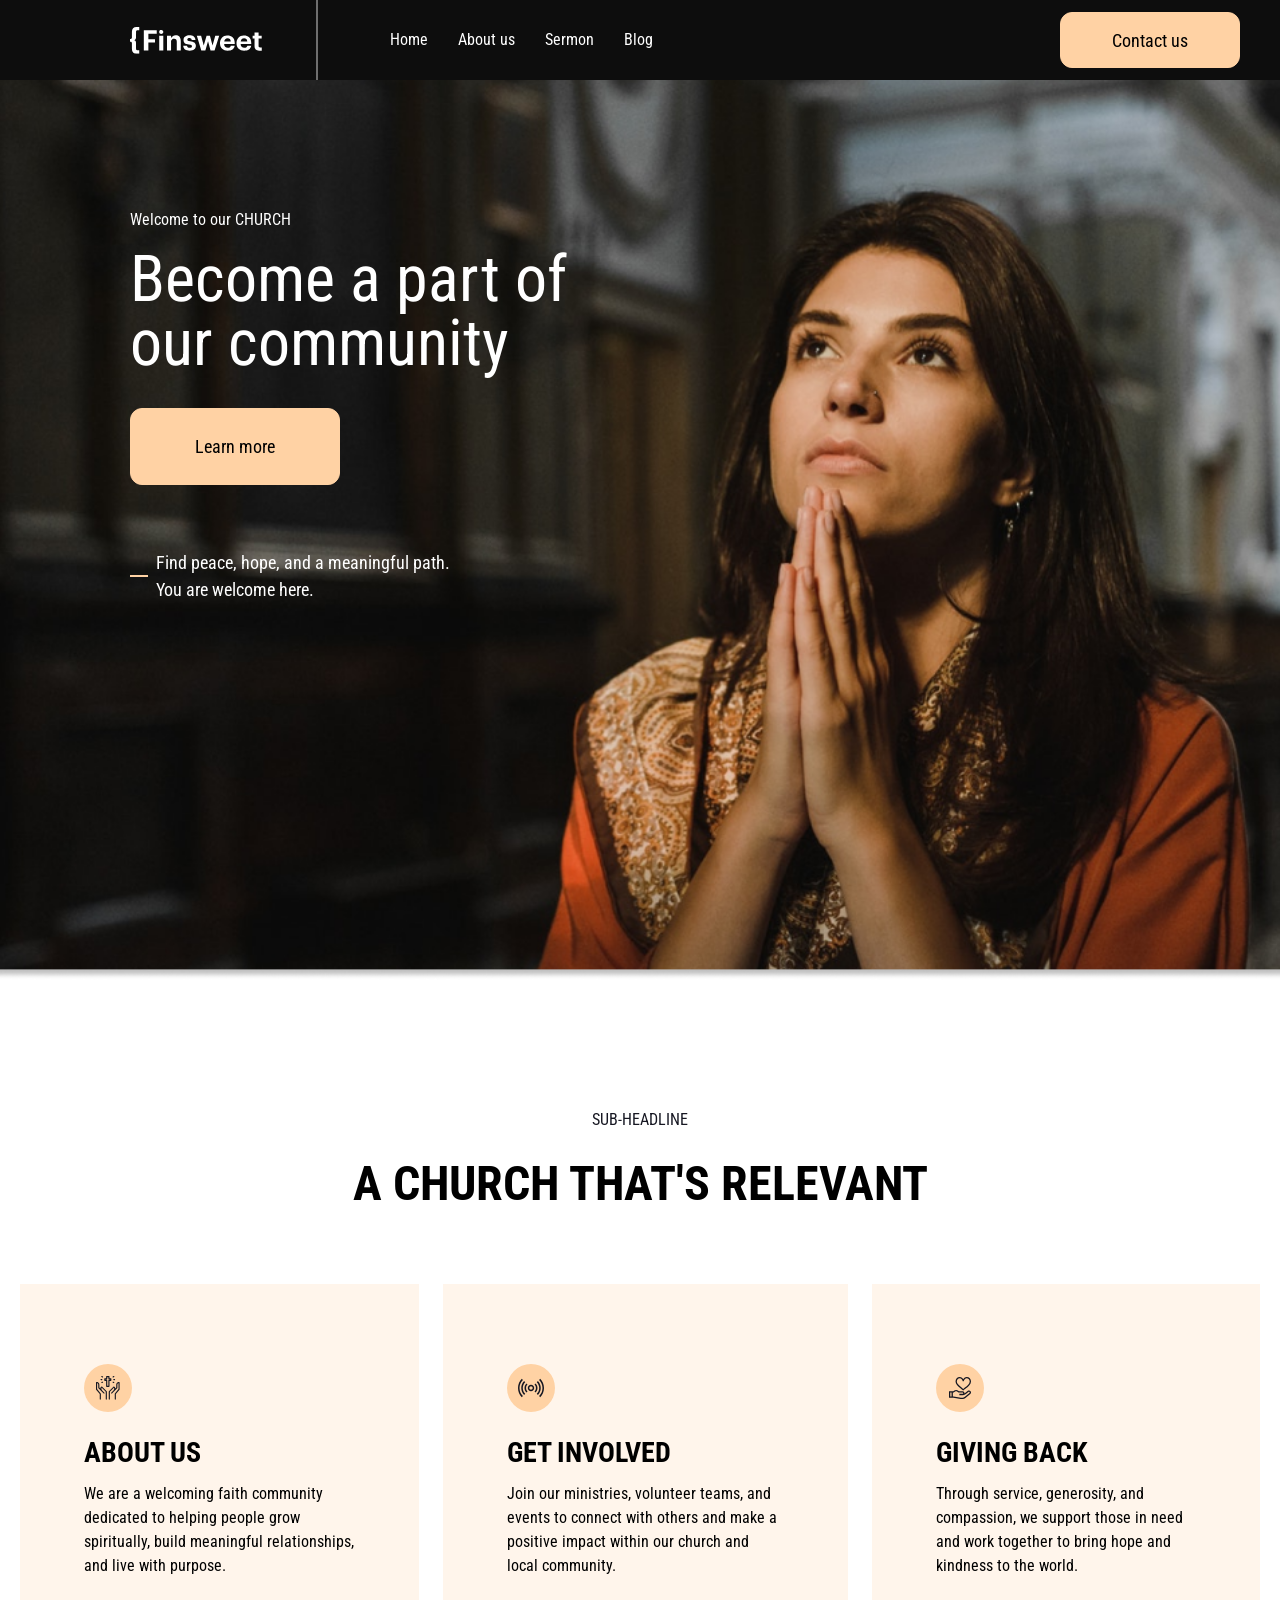
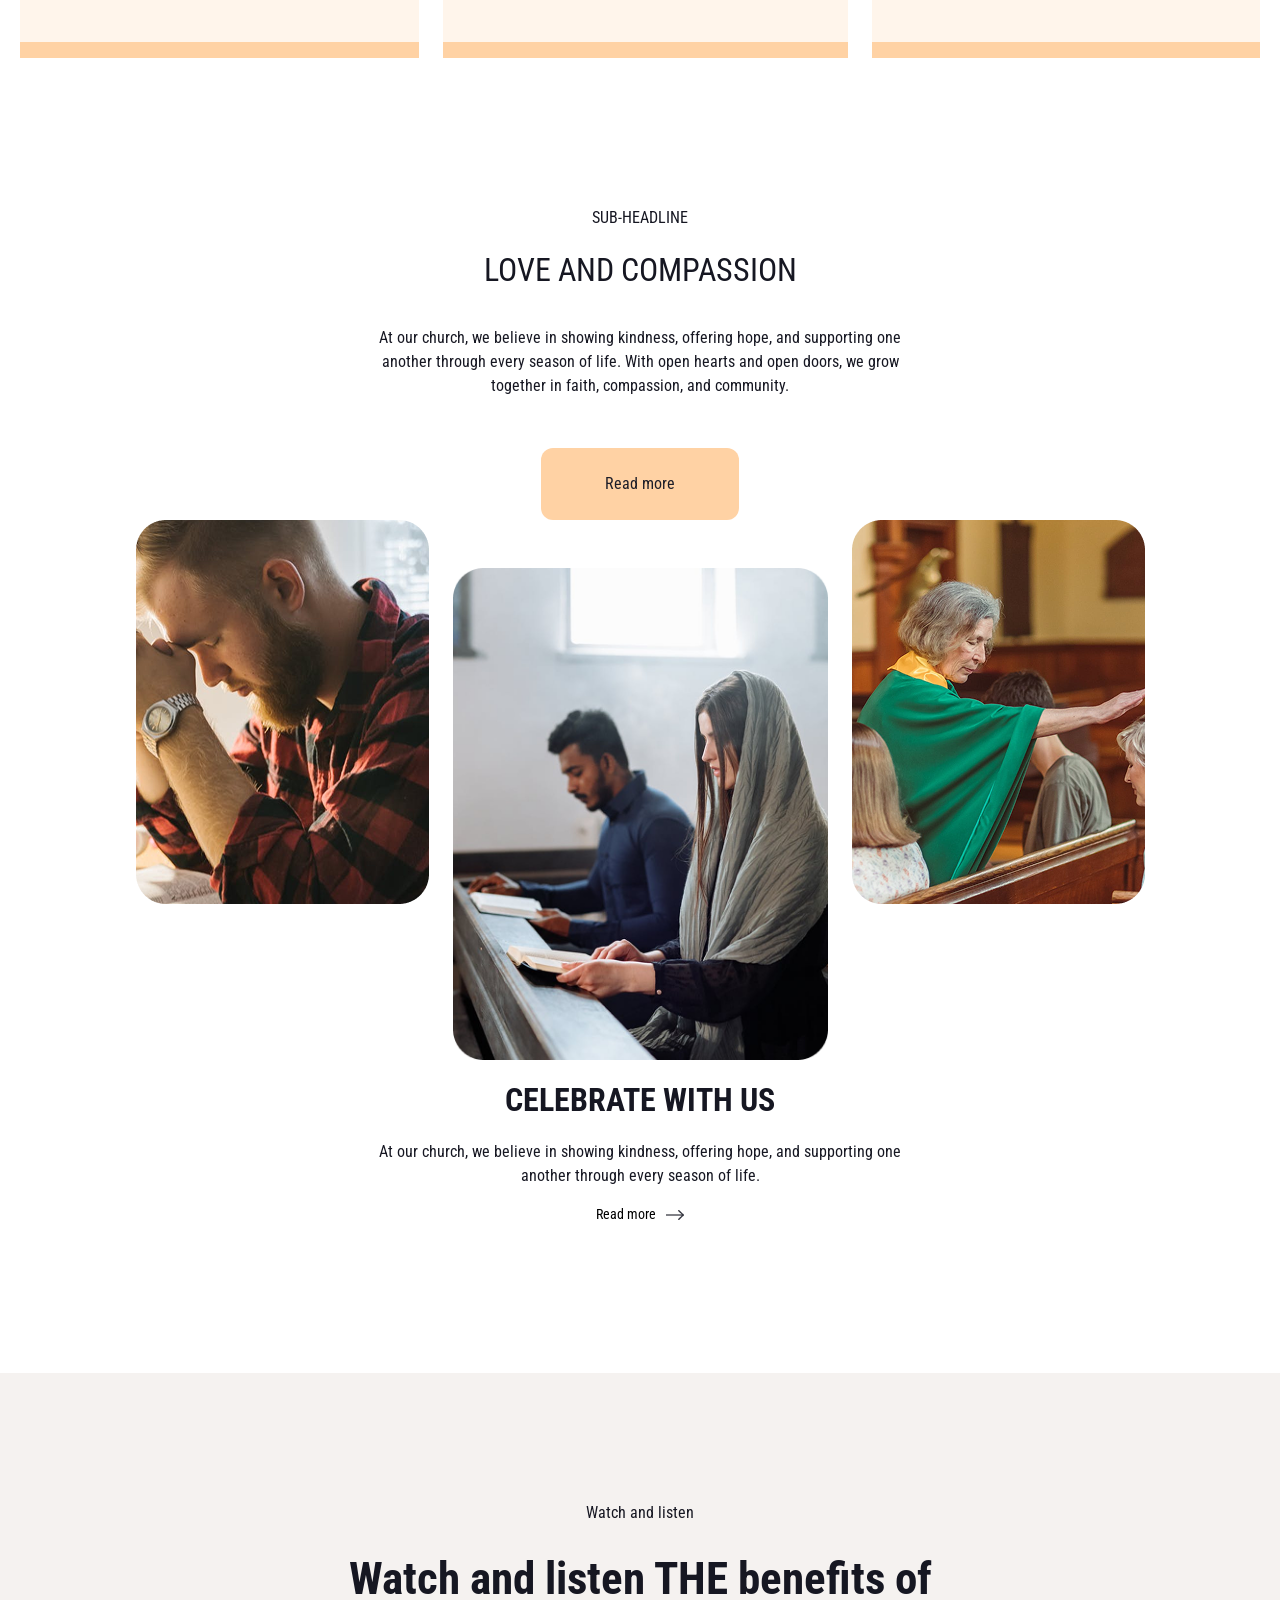
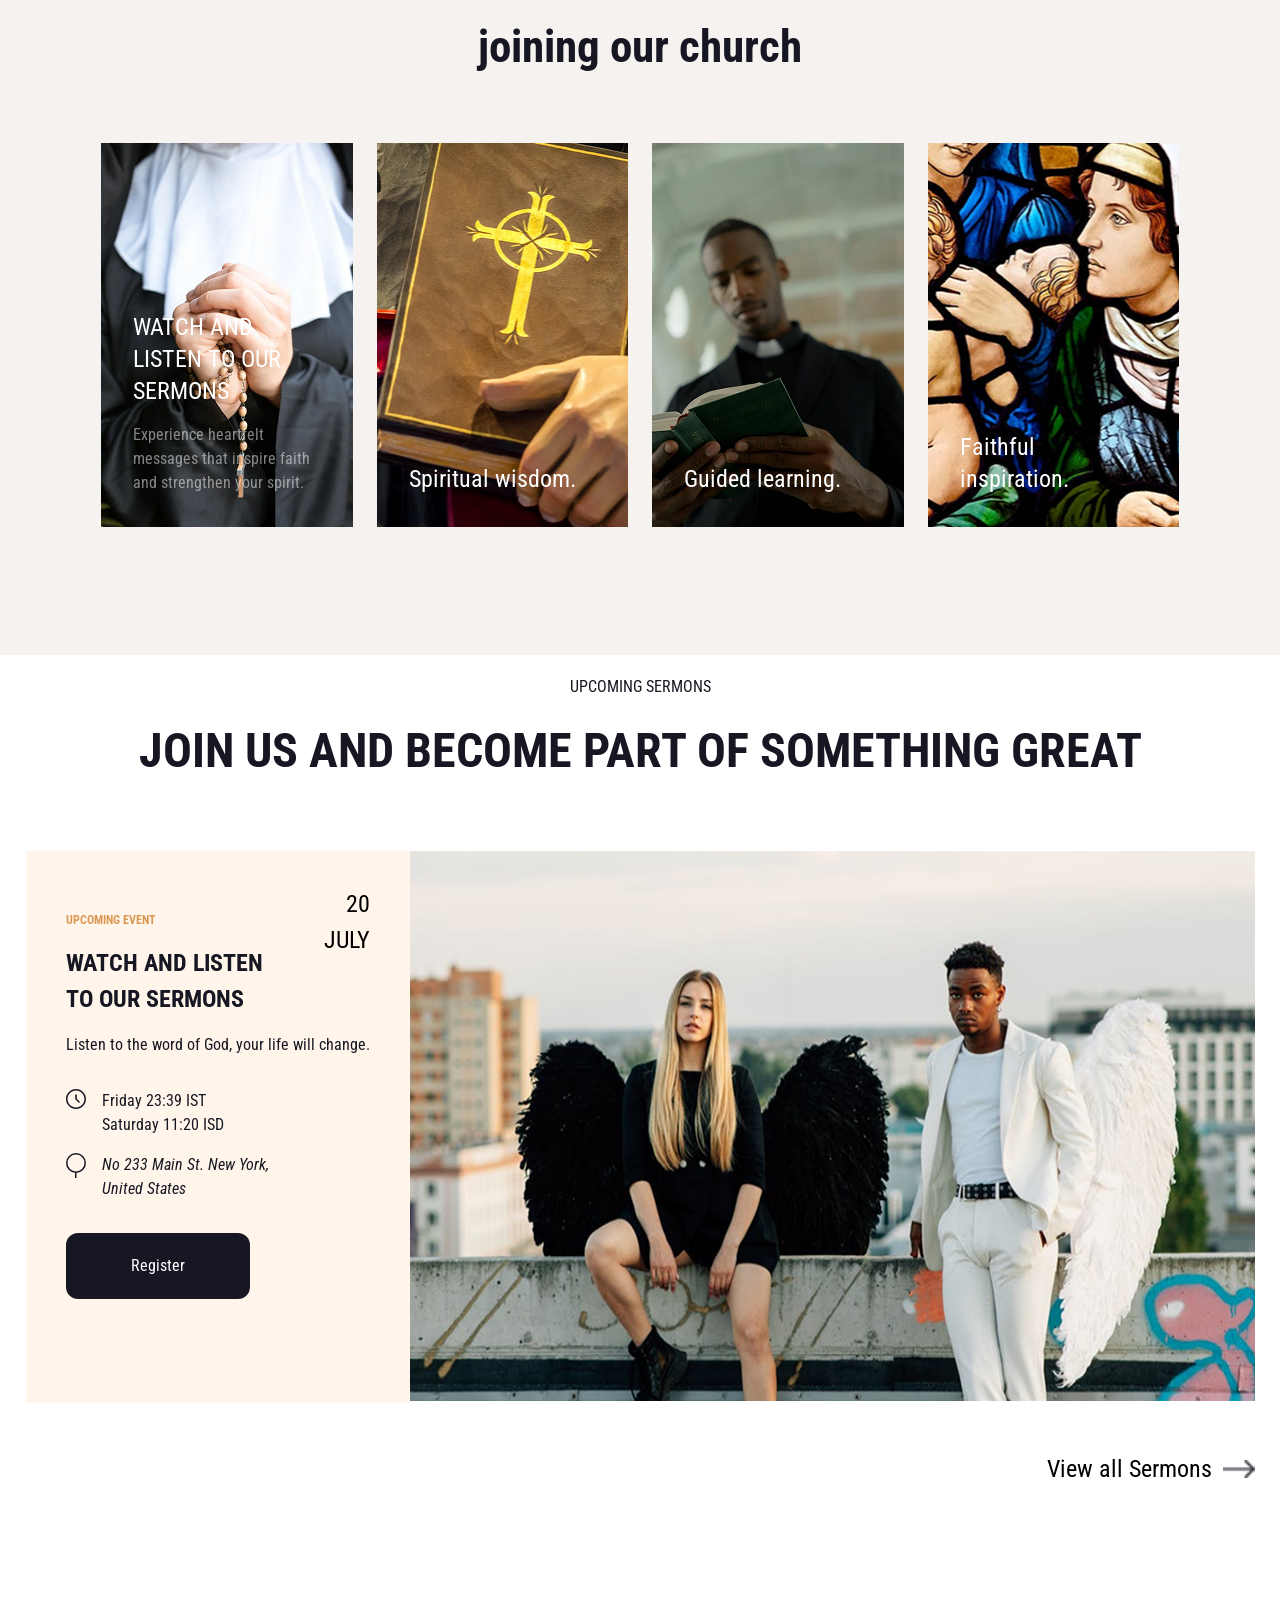
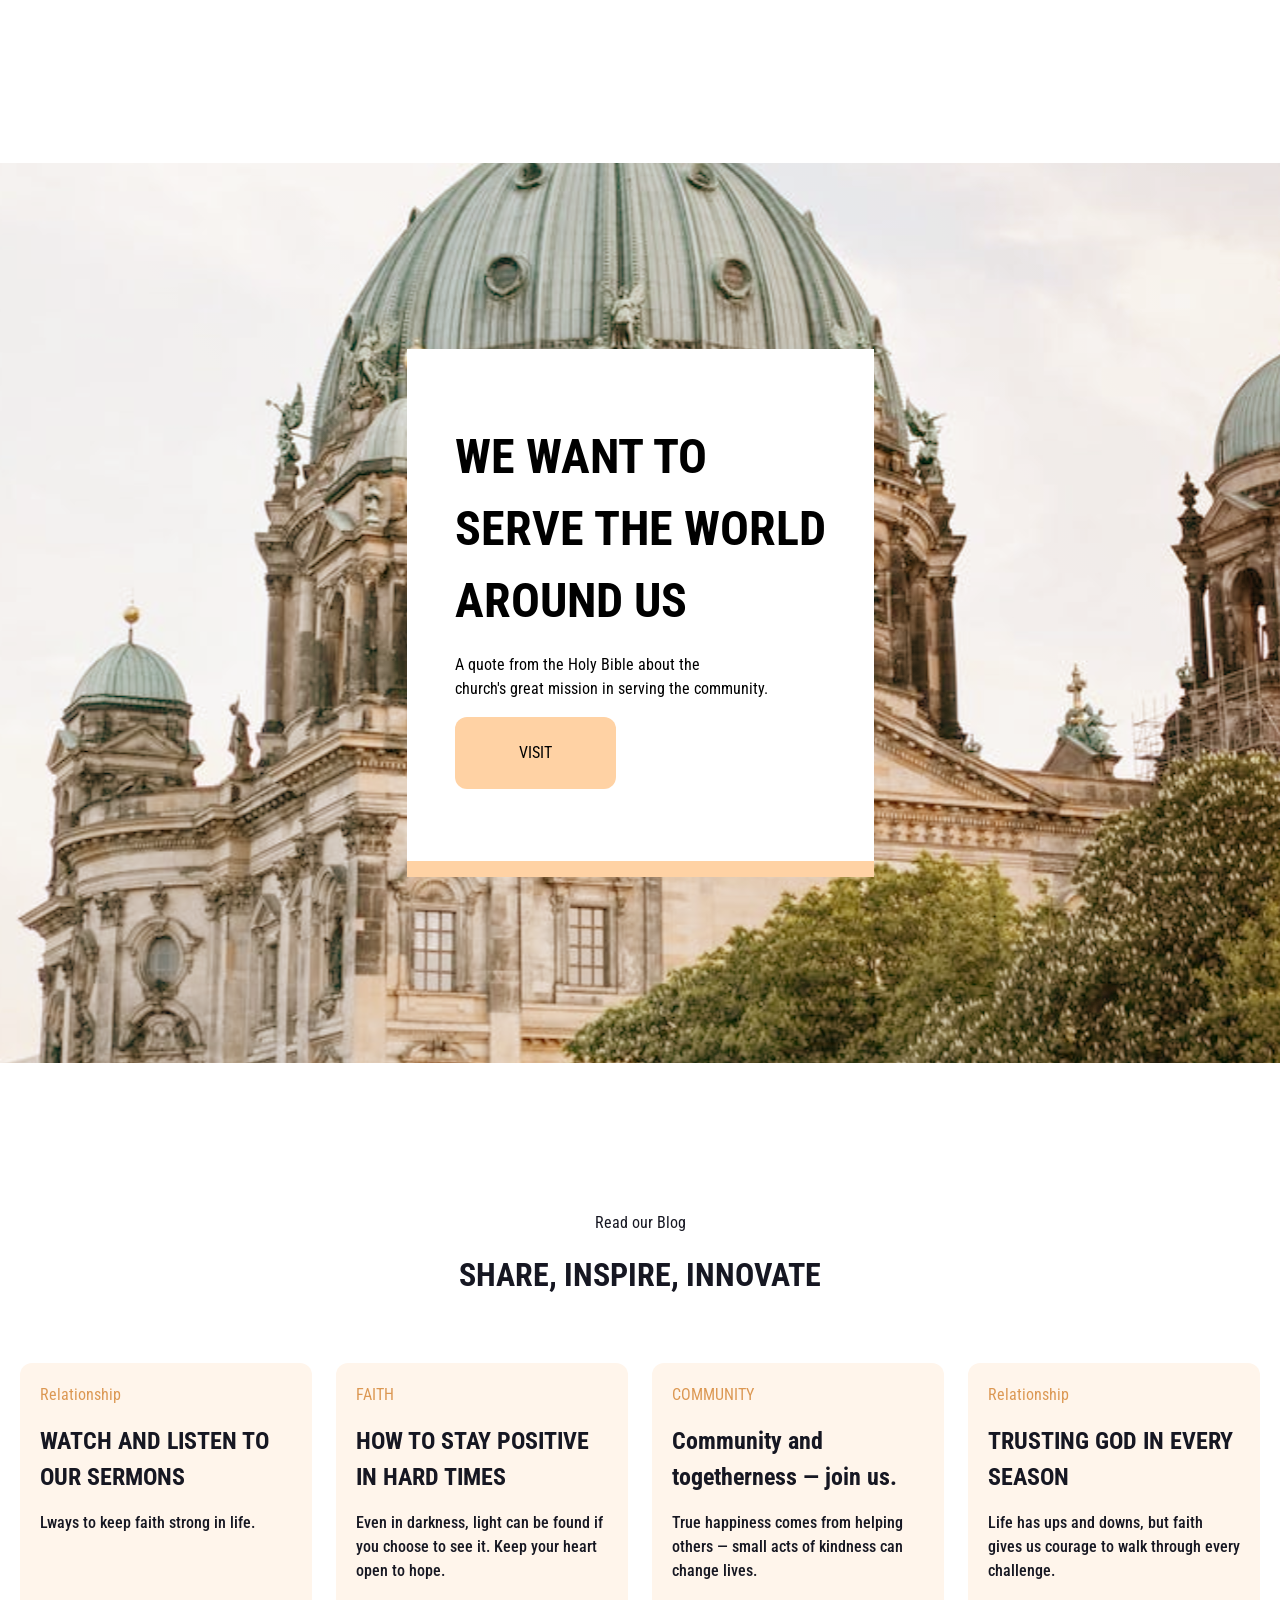
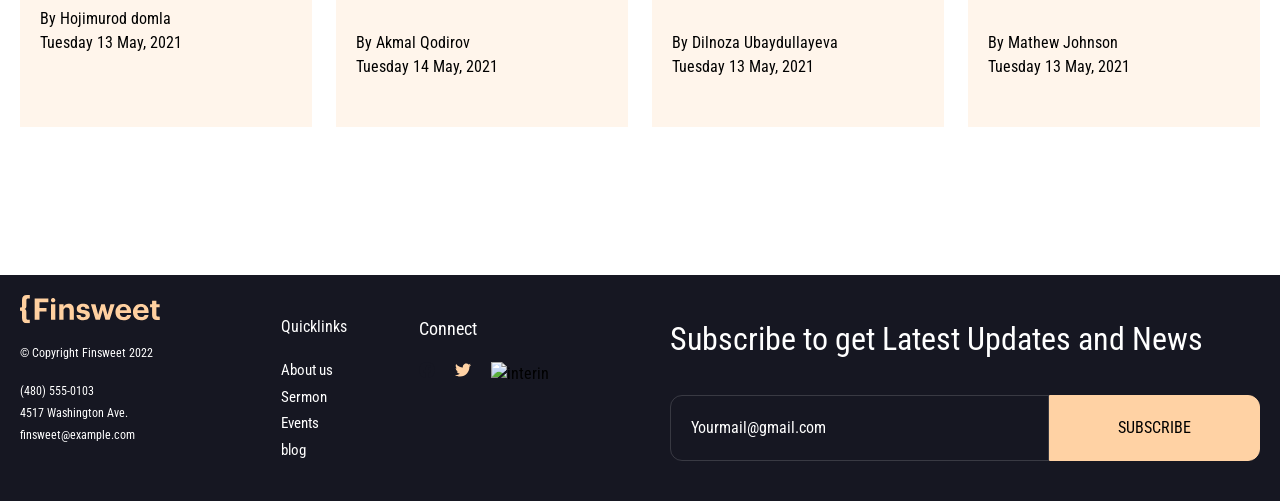
==== index.html @ 0be002c7 "church i" ====
<!DOCTYPE html>
<html lang="en" class="h-full">
  <head>
    <meta charset="UTF-8" />
    <meta name="viewport" content="width=device-width, initial-scale=1.0" />
    <title>Church</title>
    <link rel="stylesheet" href="./css/output.css" />
    <link
      href="https://fonts.googleapis.com/css2?family=Roboto+Condensed:wght@400;700&display=swap"
      rel="stylesheet"
    />
  </head>
  <body class="font-['Roboto_Condensed',sans-serif] h-full flex flex-col">
    <header class="bg-[#0D0D0D] pt-4 pb-4 2xl:pr-0 pr-5 sm:pt-3 sm:pb-3" >
      <div
        class="flex items-center justify-between relative pl-5 pr-5 2xl:max-w-[1320px] 2xl:ml-auto 2xl:mr-auto"
      >
        <!-- Logo -->

        <a class="lg:ml-[110px]" href="index.html">
          <img src="./images/logo.svg" alt="logo" />
        </a>

        <span class="lg:ml-30 hidden lg:block w-0.5 bg-white h-20 absolute left-[196px] opacity-40"></span>

        <nav
          class="text-white absolute left-[260px] justify-end text-[16px] hidden lg:flex gap-[30px]"
        >
          <a class="lg:ml-[130px]" href="./index.html">Home</a>
          <a href="./pages/about-us.html">About us</a>
          <a href="./pages/sermon.html">Sermon</a>
          <a href="./pages/blog.html">Blog</a>
        </nav>

        <a
          href="./pages/contact.html"
          class="hidden sm:flex items-center justify-center text-[18px] text-blck border-[#FFD2A4] w-[180px] h-14 bg-[#FFD2A4] border rounded-xl"
        >
          Contact us
        </a>

        <!-- burger-menu -->
        <label
          for="bars"
          class="absolute right-0 top-0 peer-checked:[&~.burger-menu]:translate-x-0 sm:relative lg:hidden"
        >
          <img src="./images/bars.png" alt="bars" />
        </label>
        <input class="peer" type="checkbox" id="bars" hidden />
        <label for="bars" class="peer-checked:block fixed inset-0 hidden"></label>
        <div
          class="burger-menu fixed top-0 left-0 w-[300px] peer-checked:shadow-2xl peer-checked:shadow-black peer-checked:translate-x-0 -translate-x-full h-screen bg-white flex flex-col gap-[30px] p-5 rounded-r-xl"
        >
          <nav class="flex flex-col gap-2.5">
            <a
              href="./pages/home.html"
              class="text-[20px] text-black font-bold active:border-b-red-500"
              >Home</a
            >
            <a
              href="./pages/about.html"
              class="text-[20px] text-black font-bold active:border-b-red-500"
              >About us</a
            >
            <a
              href="./pages/sermon.html"
              class="text-[20px] text-black font-bold active:border-b-red-500"
              >Sermon</a
            >
            <a
              href="./pages/blog.html"
              class="text-[20px] text-black font-bold active:border-b-red-500"
              >Blog</a
            >
          </nav>

          <a
            href="./pages/contact.html"
            class="text-[18px] text-black border-[#FFD2A4] pt-5 pb-5 pl-12 pr-12 bg-[#FFD2A4] border-2 rounded-xl"
          >
            Contact us
          </a>
        </div>
      </div>
    </header>

    <main class="grow">
      <!-- Hero -->

      <section  class="bg-[url(../images/hero.png)] bg-center bg-no-repeat bg-cover h-screen">
        <div class="p-5 md:pt-32 md:pb-32 2xl:max-w-[1320px] 2xl:ml-auto 2xl:mr-auto lg:ml-[110px]">
          <div>
            <p class="text-[12px] lg:mb-4 text-white mb-3 md:text-[16px]">Welcome to our CHURCH</p>
            <h1
              class="text-[40px] lg:mb-8 lg:text-[64px] leading-none text-white mb-5 md:text-[55px]"
            >
              Become a part of <br />
              our community
            </h1>
            <a
              href="#"
              class="text-[16px] hover:text-white lg:pt-6 lg:pb-6 lg:pl-16 lg:pr-16 lg:text-[18px] lg:mb-16 border border-[#FFD2A4] pt-3 pb-3 pr-10 pl-10 inline-block mb-5 rounded-xl text-black hover:bg-transparent bg-[#FFD2A4]"
              >Learn more</a
            >
            <div class="flex flex-col items-start sm:flex-row sm:items-center">
              <span class="w-10 h-0.5 bg-[#FFD2A4] mb-5 sm:w-[18px] sm:mb-0 sm:mr-2"></span>
              <p class="text-white text-[12px] lg:text-[18px]">
                Find peace, hope, and a meaningful path. <br />
                You are welcome here.
              </p>
            </div>
          </div>
        </div>
      </section>

      <!-- Headline -->

      <section class="pt-32 pb-32 pl-5 pr-5" >
        <div class="2xl:max-w-[1320px] 2xl:ml-auto 2xl:mr-auto">
          <div class="text-center">
            <p class="text-[16px] uppercase mb-4 text-[#161722]">sub-headline</p>
            <h2 class="text-[30px] pb-16 font-bold uppercase text-[#1617722] md:text-[48px]">
              a church that's relevant
            </h2>
          </div>
          <ul class="flex flex-col gap-6 lg:flex-row">
            <li class="bg-[#FFF5EB] pt-20 pr-16 pl-16 pb-16 border-b-16 border-[#FFD2A4]">
              <span
                class="w-12 rounded-[50%] flex items-center justify-center min-h-12 mb-5 bg-[#FFD2A4]"
                ><img src="./images/headline-img_1.svg" alt="headline-img"
              /></span>
              <h3 class="text-[28px] mb-2 uppercase font-bold">About us</h3>
              <p class="text-[#161722 text-[16px]">
                We are a welcoming faith community dedicated to helping people grow spiritually,
                build meaningful relationships, and live with purpose.
              </p>
            </li>
            <li class="bg-[#FFF5EB] pt-20 pr-16 pl-16 pb-16 border-b-16 border-[#FFD2A4]">
              <span
                class="w-12 rounded-[50%] flex items-center justify-center min-h-12 mb-5 bg-[#FFD2A4]"
                ><img src="./images/headline-img_2.svg" alt="headline-img"
              /></span>
              <h3 class="text-[28px] mb-2 uppercase font-bold">Get involved</h3>
              <p class="text-[#161722 text-[16px]">
                Join our ministries, volunteer teams, and events to connect with others and make a
                positive impact within our church and local community.
              </p>
            </li>
            <li class="bg-[#FFF5EB] pt-20 pr-16 pl-16 pb-16 border-b-16 border-[#FFD2A4]">
              <span
                class="w-12 rounded-[50%] flex items-center justify-center min-h-12 mb-5 bg-[#FFD2A4]"
                ><img src="./images/headline-img_3.svg" alt="headline-img"
              /></span>
              <h3 class="text-[28px] mb-2 uppercase font-bold">Giving back</h3>
              <p class="text-[#161722 text-[16px]">
                Through service, generosity, and compassion, we support those in need and work
                together to bring hope and kindness to the world.
              </p>
            </li>
          </ul>
        </div>
      </section>

      <!-- Compassion -->

      <section class="pb-32" >
        <div
          class="p-5 flex flex-col items-center justify-center 2xl:max-w-[1320px] 2xl:ml-auto 2xl:mr-auto"
        >
          <div class="text-center relative">
            <p class="text-[16px] mb-4 text-[#161722]">SUB-HEADLINE</p>
            <h2 class="text-[#161722] text-[32px] uppercase mb-8">love and compassion</h2>
            <p class="text-[#161722] text-center text-[16px] mb-[50px]">
              At our church, we believe in showing kindness, offering hope, and supporting one
              <br class="hidden lg:block" />
              another through every season of life. With open hearts and open doors, we grow<br
                class="hidden lg:block"
              />
              together in faith, compassion, and community.
            </p>
            <a
              class="bg-[#FFD2A4] pt-6 pb-6 pr-16 pl-16 inline-block rounded-xl text-[16px] text-[#1C1D28]"
              href="./pages/about.html"
              >Read more</a
            >
          </div>

          <div
            class="flex flex-col gap-6 max-w-[375px] mb-6 justify-center items-center lg:flex-row lg:items-start relative 2xl:flex-nowrap"
          >
            <img src="./images/Compassion-img_1.png" alt="Compassion" class="lg:w-[300px]" />
            <img
              src="./images/Compassion-img_2.png"
              alt="Compassion"
              class="lg:w-[400px] lg:relative lg:top-12"
            />
            <img src="./images/Compassion-img_3.png" alt="Compassion" class="lg:w-[300px]" />
          </div>

          <div class="text-center">
            <p class="text-[#161722] text-[16px] uppercase mb-4">our mission & vision</p>
            <h2 class="text-[32px] mb-4 text-[#161722] uppercase font-bold">celebrate WITH US</h2>
            <p class="text-[16px] text-[#161722] mb-4">
              At our church, we believe in showing kindness, offering hope, and supporting one<br
                class="hidden lg:block"
              />
              another through every season of life.
            </p>
            <a
              class="flex items-center justify-center gap-2.5 text-[14px]"
              href="./pages/about.html"
              >Read more <img src="./images/right.png" class="w-[18px]" alt="right" />
            </a>
          </div>
        </div>
      </section>

      <!-- Listen -->

      <section class="bg-[#F5F2F0] pt-32 pb-32" >
        <div
          class="flex flex-col items-center justify-between 2xl:max-w-[1320px] 2xl:ml-auto 2xl:mr-auto"
        >
          <div class="text-center mb-[63px]">
            <p class="text-[16px] mb-5 text-[#161722]">Watch and listen</p>
            <h2 class="text-[#161722] text-[28px] font-bold md:text-[45px]">
              Watch and listen THE benefits of <br />
              joining our church
            </h2>
          </div>
          <ul
            class="flex flex-col gap-6 p-5 justify-center items-center lg:flex-row lg:items-start md:flex-row xl:p-0 md:justify-start xl:flex-nowrap md:flex-wrap"
          >
            <li
              class="bg-[url(../images/listen-img_1.png)] max-w-[300px] min-h-96 bg-center bg-cover bg-no-repeat flex flex-col justify-end p-8 w-full"
            >
              <div>
                <h3 class="text-[#FFFFFF] text-2xl mb-4">WATCH AND LISTEN TO OUR SERMONS</h3>
                <p class="text-[16px] text-[#ffffff82]">
                  Experience heartfelt messages that inspire faith and strengthen your spirit.
                </p>
              </div>
            </li>
            <li
              class="bg-[url(../images/listen-img_2.png)] max-w-[300px] min-h-96 bg-center bg-cover bg-no-repeat flex flex-col justify-end p-8 w-full"
            >
              <div>
                <h3 class="text-[#FFFFFF] text-2xl">Spiritual wisdom.</h3>
              </div>
            </li>
            <li
              class="bg-[url(../images/listen-img_3.png)] max-w-[300px] min-h-96 bg-center bg-cover bg-no-repeat flex flex-col justify-end p-8 w-full"
            >
              <div>
                <h3 class="text-[#FFFFFF] text-2xl">Guided learning.</h3>
              </div>
            </li>
            <li
              class="bg-[url(../images/listen-img_4.png)] max-w-[300px] min-h-96 bg-center bg-cover bg-no-repeat flex flex-col justify-end p-8 w-full"
            >
              <div>
                <h3 class="text-[#FFFFFF] text-2xl">Faithful inspiration.</h3>
              </div>
            </li>
          </ul>
        </div>
      </section>

      <!-- Sermons  -->
       
      <section class="pb-32 flex justify-center items-center" >
        <div class="p-5 2xl:max-w-[1320px] 2xl:ml-auto 2xl:mr-auto">
          <div class="text-center">
            <p class="text-[#161722] mb-4 uppercase">Upcoming SERMONS</p>
            <h2 class="text-[#161722] mb-16 text-[24px] uppercase font-bold lg:text-[48px]">
              join us and become part of something great
            </h2>
          </div>
          <div class="flex flex-col-reverse lg:flex-row lg:items-start lg:justify-center">
            <div class="bg-[#FFF5EB] pt-[60px] p-10 relative 2xl:max-w-[435px] 2xl:w-full">
              <span class="text-[24px] uppercase absolute top-[35px] text-end right-10">
                20 <br />
                <span>july</span>
              </span>
              <p class="text-[#DC9853] text-[12px] font-bold mb-4 uppercase">Upcoming Event</p>
              <h3 class="text-[#161722] text-[24px] font-bold mb-4">
                WATCH AND LISTEN <br />
                TO OUR SERMONS
              </h3>
              <p class="text-[#161722] text-[16px] mb-8">
                Listen to the word of God, your life will change.
              </p>
              <div>
                <div class="flex items-start gap-4 mb-4">
                  <img src="./images/clock-img.svg" alt="clock" />
                  <p class="text-[#161722] text-[16px]">
                    Friday <time datetime="23:39"> 23:39 </time> IST <br />
                    Saturday <time datetime="11:20">11:20</time> ISD
                  </p>
                </div>
                <div class="flex items-start gap-4 mb-8">
                  <img src="./images/search-img.svg" alt="search" />
                  <address class="text-[#161722] text-[16px]">
                    No 233 Main St. New York,<br />
                    United States
                  </address>
                </div>
              </div>
              <a
                href="./pages/contact.html"
                class="pt-5 pb-5 pl-16 pr-16 inline-block bg-[#161722] border border-transparent rounded-xl text-white mb-16 hover:bg-transparent hover:border-[#161722] hover:text-black"
                >Register</a
              >
            </div>
            <img
              src="./images/sermon-right.png"
              class="lg:max-w-[845px] 2xl:max-w-full lg:w-full lg:h-[550px]"
              alt="sermons-right"
            />
          </div>
          <a
            href="./pages/sermon.html"
            class="mt-12 flex items-center justify-end gap-[11px] text-[24px]"
            >View all Sermons <img src="./images/right.png" class="w-8 lg:wb-[128px]" alt="right"
          /></a>
        </div>
      </section>

      <!-- Quote  -->
       <section
        class="bg-[url('../images/diin.svg')] bg-cover bg-no-repeat bg-center h-screen lg:mb-[128px] lg:mt-[128px]  flex justify-center items-center w-auto lg:max-w-full 2xl:max-w-full lg:w-ful"
      >
        <div class="bg-white flex border-[#FFD2A4] border-[0px_0px_16px_0px]">
          <div class="pl-[48px] pr-[48px] flex flex-col pt-[72px]">
            <h2 class="font-bold text-[48px] uppercase">
              We want to <br />
              serve the world <br />
              around us
            </h2>
            <p class="pt-[16px] pb-[16px]">
              A quote from the Holy Bible about the <br />
              church's great mission in serving the community.
            </p>
            <div class="pb-[72px]">
              <a class="pt-[32px]" href="#"
                ><button
                  class="border-[2px] uppercase rounded-[12px] p-[24px_64px] bg-[#FFD2A4] border-none hover:text-orange-500 duration-300 cursor-pointer"
                >
                  VISIT
                </button></a
              >
            </div>
          </div>
        </div>
      </section>

      <!-- Our Blog -->

      <section class="pb-32 flex justify-center items-center">
        <div class="p-5 flex flex-col items-centerc 2xl:max-w-[1320px] 2xl:ml-auto 2xl:mr-auto">
          <div class="text-center">
            <p class="text-[#161722] text-[16px] mb-4">Read our Blog</p>
            <h2 class="text-[#161722] text-[32px] mb-16 font-bold">SHARE, INSPIRE, INNOVATE</h2>
          </div>
          <ul class="flex flex-col gap-6 p-5 justify-center items-center lg:flex-row lg:items-start md:flex-row xl:p-0 md:justify-start xl:flex-nowrap md:flex-wrap">
            <li class="max-w-[300px] min-h-[364px] border-b-16 border-transparent cursor-pointer rounded-t-xl hover:border-[#FFD0A0] flex flex-col justify-start p-5 w-full bg-[#FFF5EB]">
              <p class="text-[16px] text-[#DC9853] mb-4">Relationship</p>
              <h3 class="text-[24px] mb-4 text-[#161722] font-bold">WATCH AND LISTEN TO OUR SERMONS</h3>
              <p class="text-[#161722] text-[16px] font-medium mb-18">Lways to keep faith strong in life.</p>
              <span class="text-[16px] ">
                By Hojimurod domla <br />
                Tuesday 13 May, 2021
              </span>
            </li>
            <li class="max-w-[300px] min-h-[364px] border-b-16 border-transparent cursor-pointer rounded-t-xl hover:border-[#FFD0A0] flex flex-col justify-start p-5 w-full bg-[#FFF5EB]">
              <p class="text-[16px] text-[#DC9853] mb-4">FAITH</p>
              <h3 class="text-[24px] mb-4 text-[#161722] font-bold">HOW TO STAY POSITIVE IN HARD TIMES</h3>
              <p class="text-[#161722] text-[16px] font-medium mb-12">Even in darkness, light can be found if you choose to see it. Keep your heart open to hope.</p>
              <span class="text-[16px] ">
                By Akmal Qodirov <br />
                Tuesday 14 May, 2021
              </span>
            </li>
            <li class="max-w-[300px] min-h-[364px] border-b-16 border-transparent cursor-pointer rounded-t-xl hover:border-[#FFD0A0] flex flex-col justify-start p-5 w-full bg-[#FFF5EB]">
              <p class="text-[16px] text-[#DC9853] mb-4">COMMUNITY</p>
              <h3 class="text-[24px] mb-4 text-[#161722] font-bold">Community and togetherness — join us.</h3>
              <p class="text-[#161722] text-[16px] font-medium mb-12">True happiness comes from helping others — small acts of kindness can change lives.</p>
              <span class="text-[16px] ">
                By Dilnoza Ubaydullayeva <br />
                Tuesday 13 May, 2021
              </span>
            </li>
            <li class="max-w-[300px] min-h-[364px] border-b-16 border-transparent cursor-pointer rounded-t-xl hover:border-[#FFD0A0] flex flex-col justify-start p-5 w-full bg-[#FFF5EB]">
              <p class="text-[16px] text-[#DC9853] mb-4">Relationship</p>
              <h3 class="text-[24px] mb-4 text-[#161722] font-bold">TRUSTING GOD IN EVERY SEASON</h3>
              <p class="text-[#161722] text-[16px] font-medium mb-12">Life has ups and downs, but faith gives us courage to walk through every challenge.</p>
              <span class="text-[16px] ">
                By Mathew Johnson <br />
                Tuesday 13 May, 2021
              </span>
            </li>
          </ul>
        </div>
      </section>
    </main>

    <footer class="bg-[#161722] w-full p-5" >
      <div
        class="flex flex-col items-start lg:flex-row lg:justify-between 2xl:max-w-[1320px] 2xl:ml-auto 2xl:mr-auto"
      >
        <div class="mb-5">
          <a href="index.html">
            <img src="./images/footer-logo.svg" alt="footer-logo" />
          </a>
          <p class="text-[12px] text-white mt-5 mb-5">© Copyright Finsweet 2022</p>
          <p class="text-[12px] text-white mb-1">(480) 555-0103</p>
          <p class="text-[12px] text-white mb-1">4517 Washington Ave.</p>
          <p class="text-[12px] text-white">finsweet@example.com</p>
        </div>

        <span class="w-full h-px bg-white lg:hidden"></span>

        <nav class="flex flex-col mt-5 lg:flex-row lg:gap-[72px]">
          <li class="list-none flex flex-col">
            <p class="text-[16px] text-white mb-5">Quicklinks</p>
            <a class="text-[15px] text-white mb-1" href="./pages/about-us.html">About us</a>
            <a class="text-[15px] text-white mb-1" href="./pages/sermon.html">Sermon</a>
            <a class="text-[15px] text-white mb-1" href="./pages/sermon-event.html">Events</a>
            <a class="text-[15px] text-white mb-1 lg:mb-0" href="./pages/blog.html">blog</a>
          </li>
          <li class="list-none flex flex-col lg:items-start lg:justify-start">
            <p class="text-[18px] text-white mt-5 lg:mt-0 mb-5">Connect</p>
            <div class="flex gap-5 mb-5">
              <a href="#" target="_blank">
                <img src="./images/facebook.svg" alt="facebook" />
              </a>
              <a href="#" target="_blank">
                <img src="./images/twitter.svg" alt="twitter" />
              </a>
              <a href="#" target="_blank">
                <img src="./images/interin.png" alt="interin" />
              </a>
            </div>
          </li>
        </nav>

        <span class="w-full h-px bg-white lg:hidden"></span>

        <div>
          <h2 class="text-[32px] text-white mb-8 mt-5">Subscribe to get Latest Updates and News</h2>
          <form
            action="https://formspree.io/f/mjkajvvy"
            method="POST"
            class="flex flex-col md:flex-row"
          >
            <input
              type="email"
              class="pt-5 md:rounded-tr-none md:rounded-br-none pb-5 text-[16px] text-white pl-5 pr-[156px] rounded-xl border border-white/15 mb-5"
              name="email"
              id="email"
              required
              placeholder="Yourmail@gmail.com"
            />
            <button
              type="submit"
              class="flex md:rounded-tl-none md:rounded-bl-none self-star pt-5 pb-5 h-fit pr-[68px] w-fit text-black uppercase border border-[#FFD2A4] bg-[#FFD2A4] text-[16px] rounded-xl pl-[68px]"
            >
              Subscribe
            </button>
          </form>
        </div>
      </div>
    </footer>
  </body>
</html>
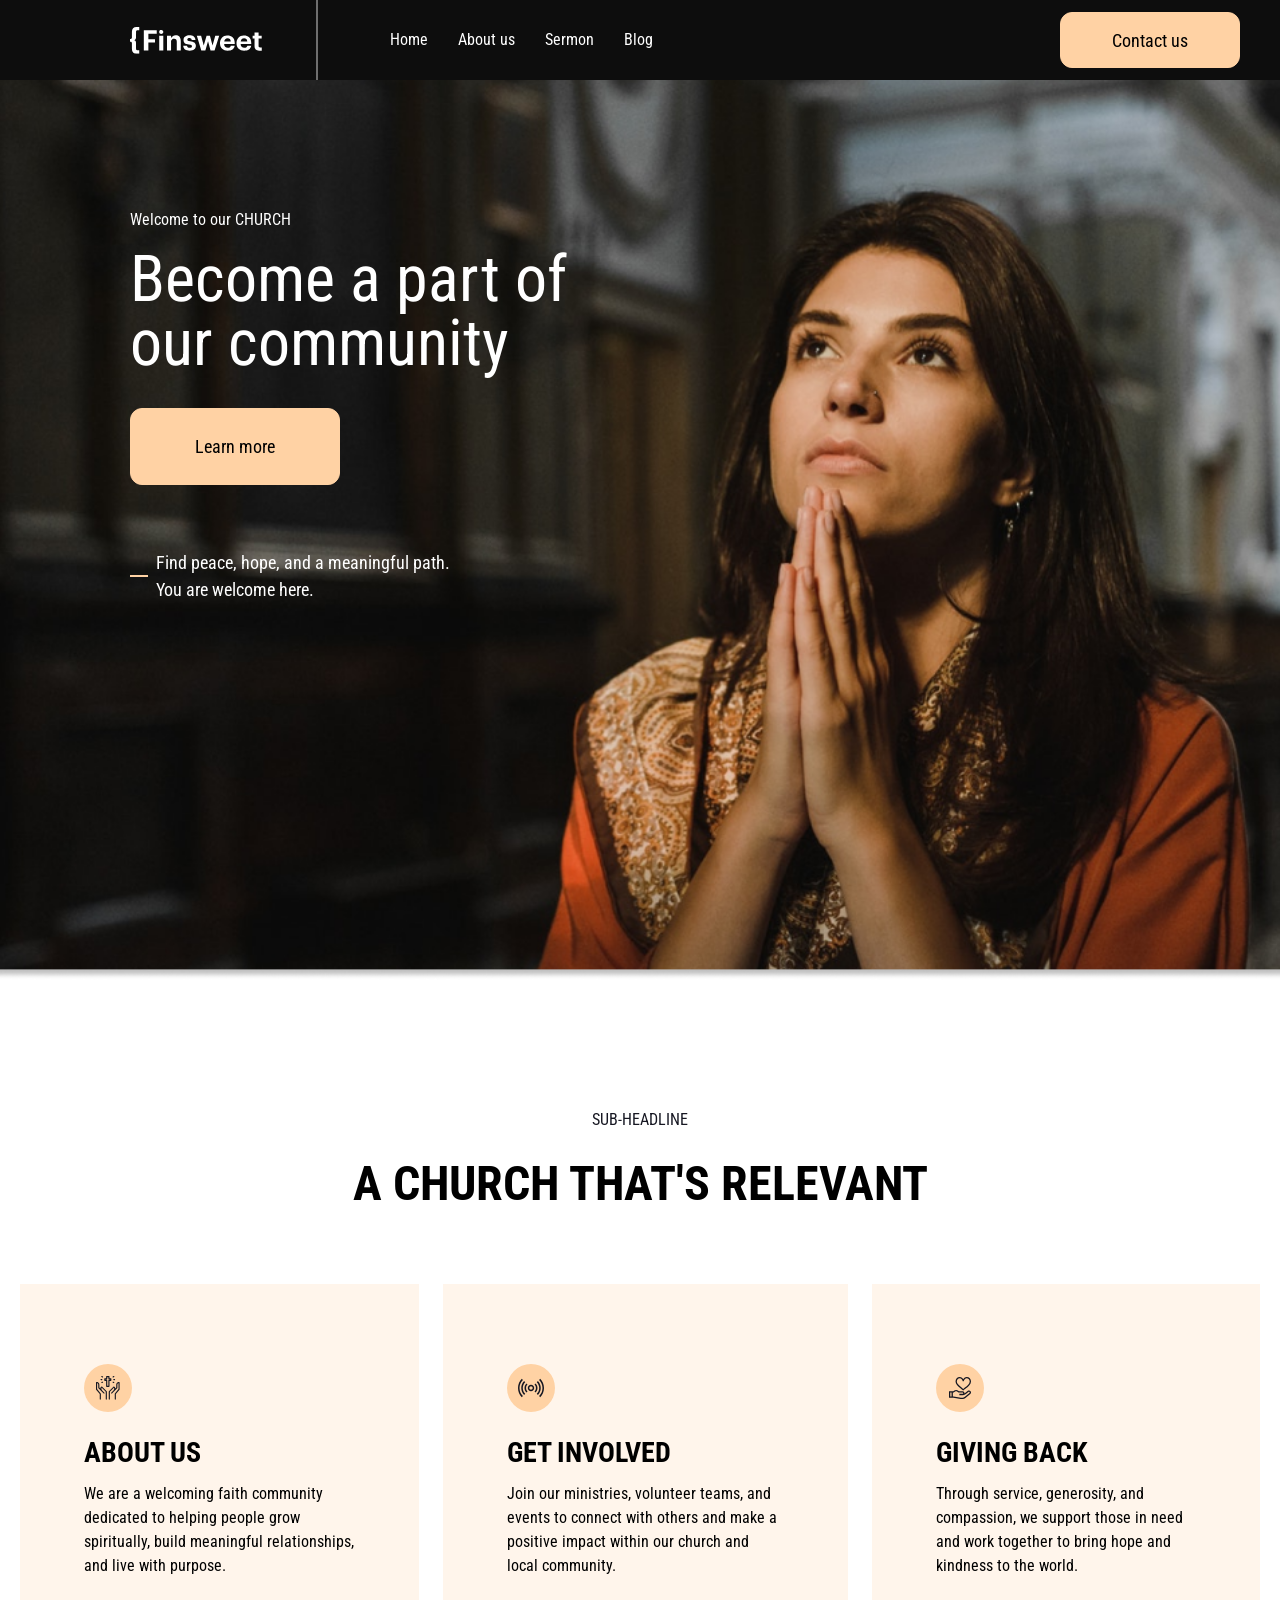
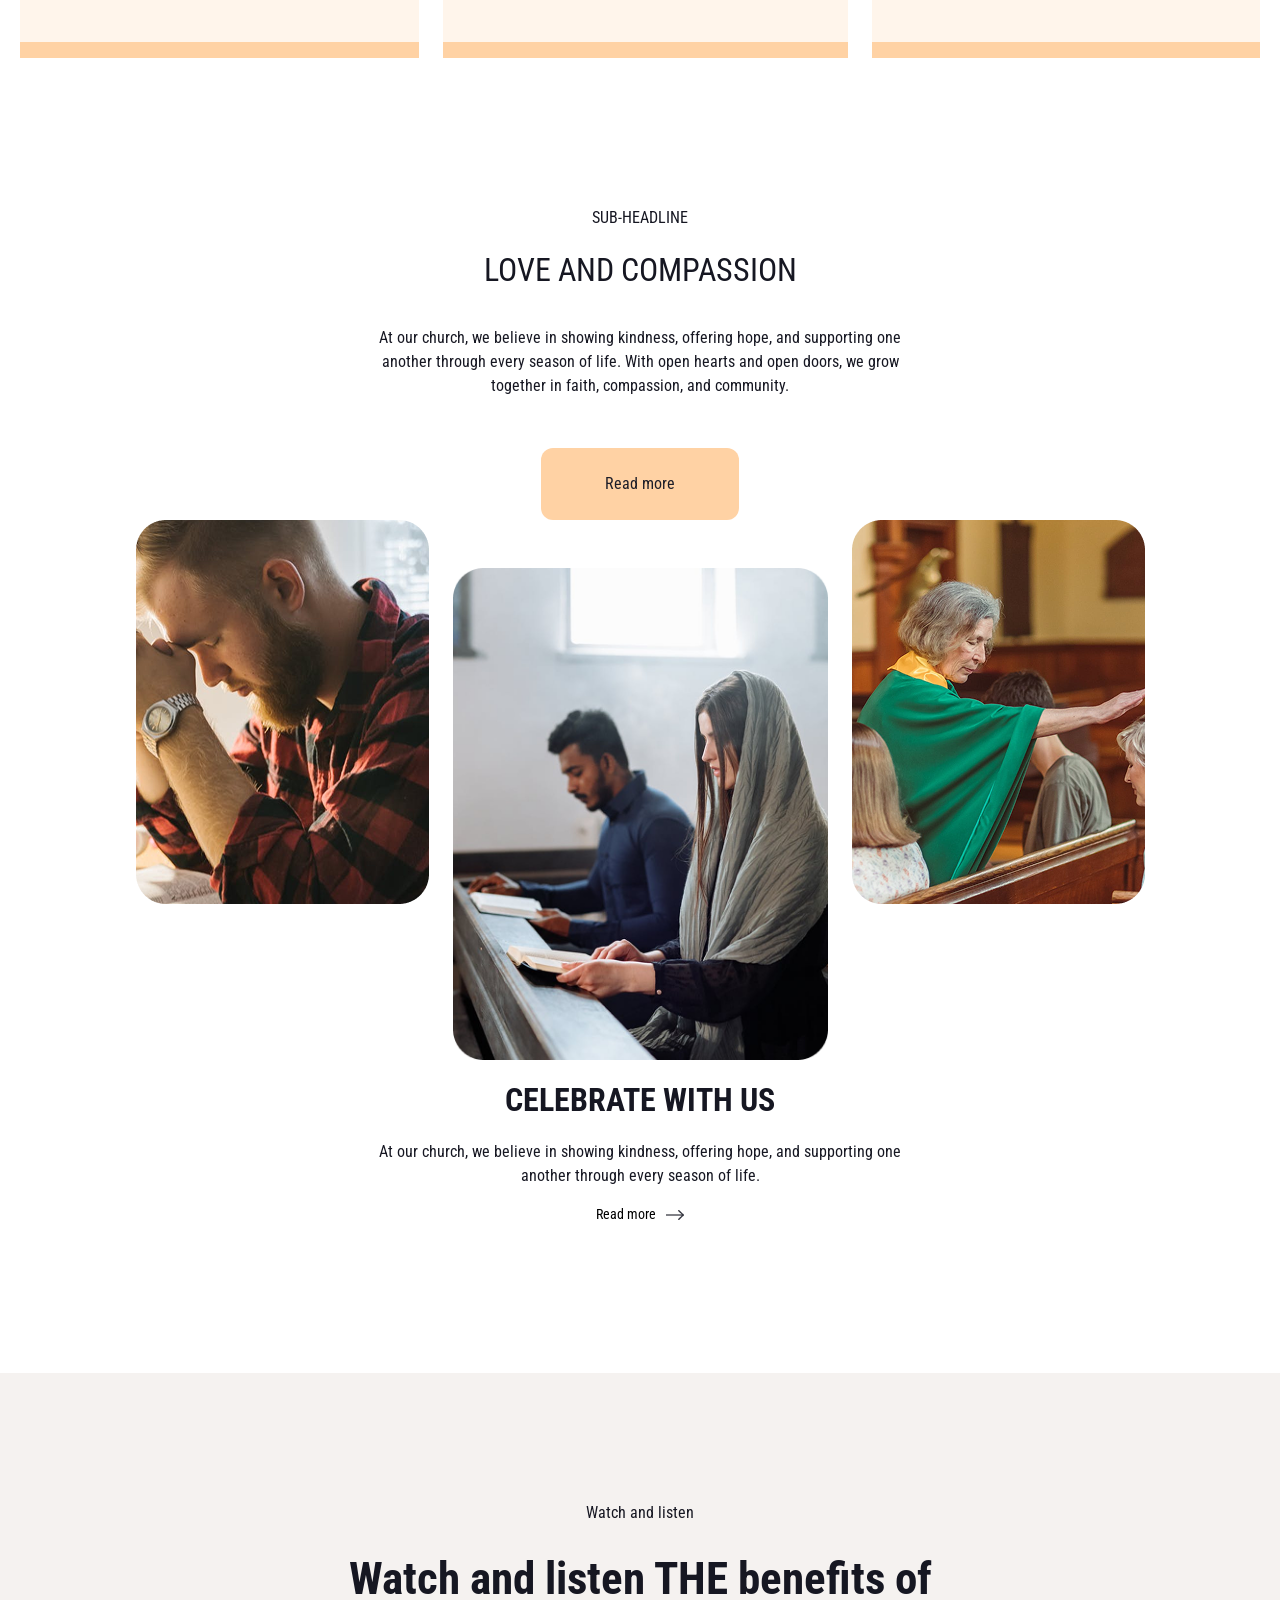
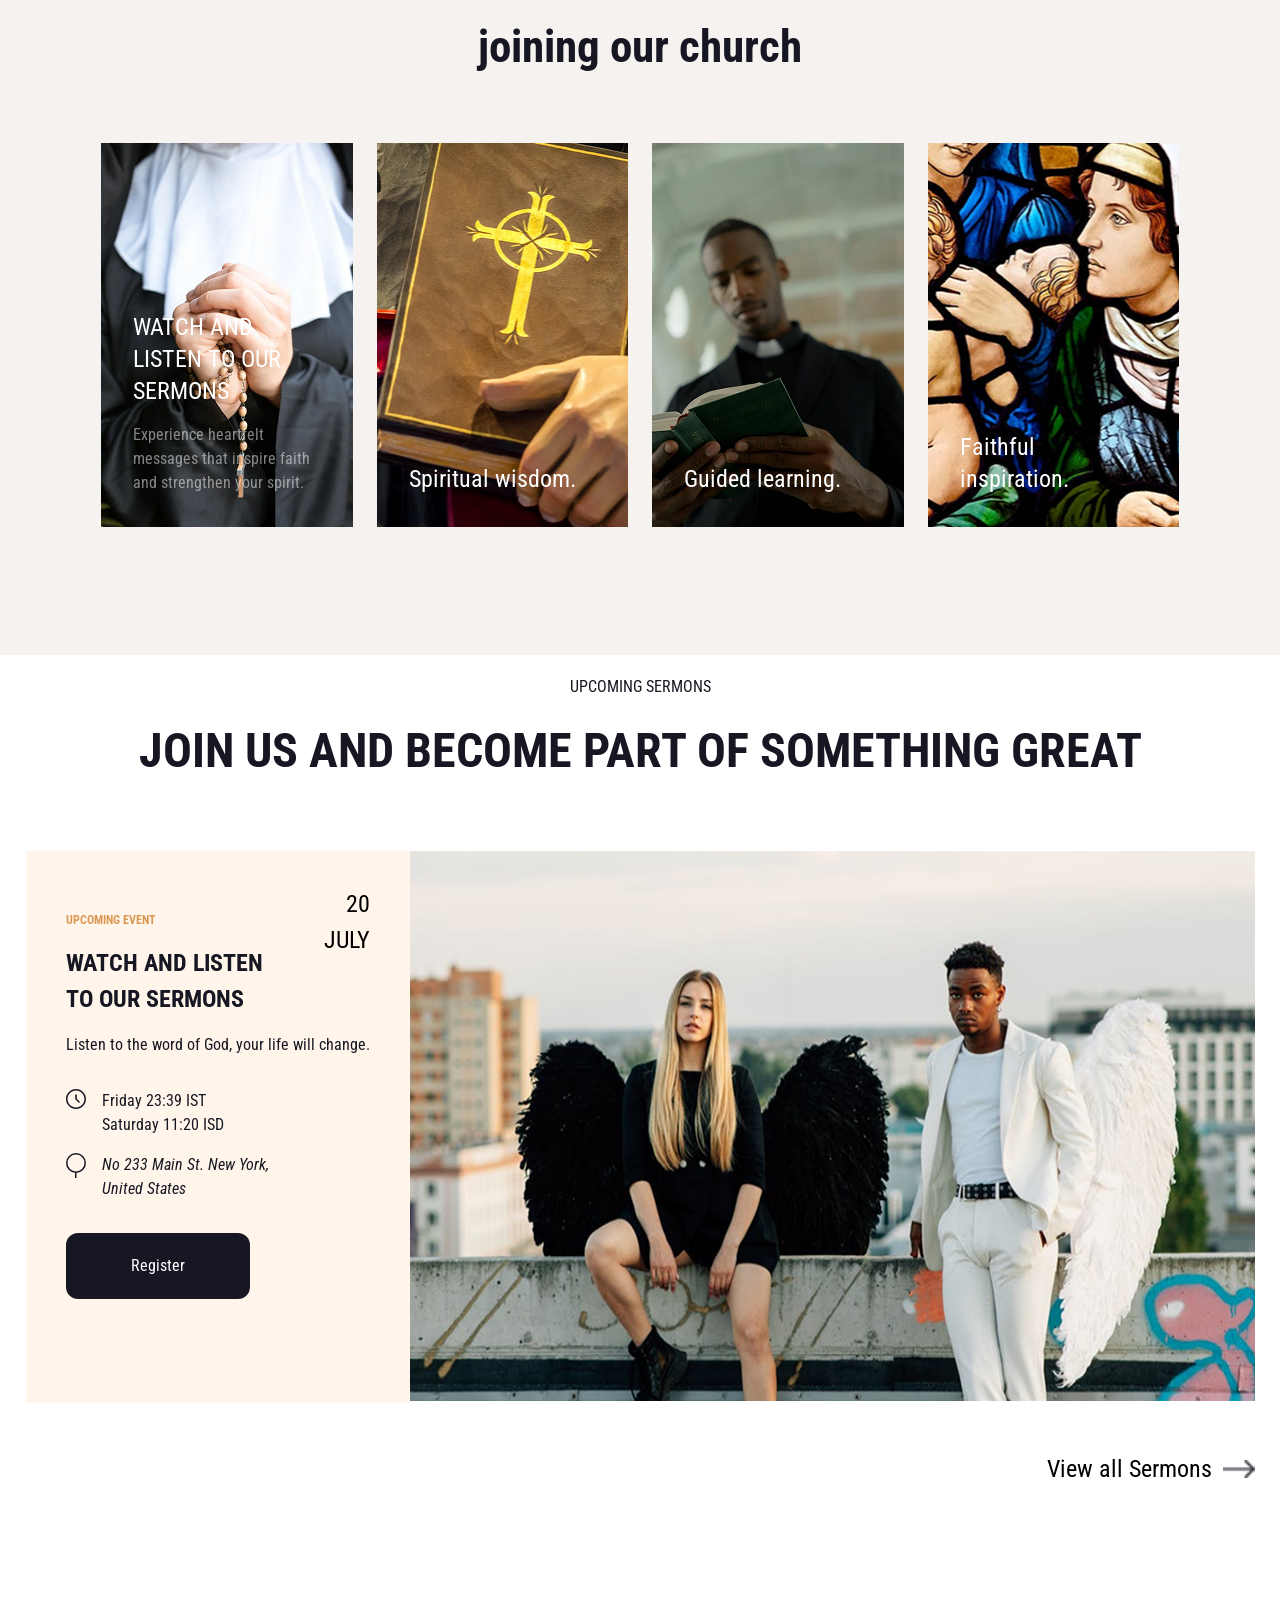
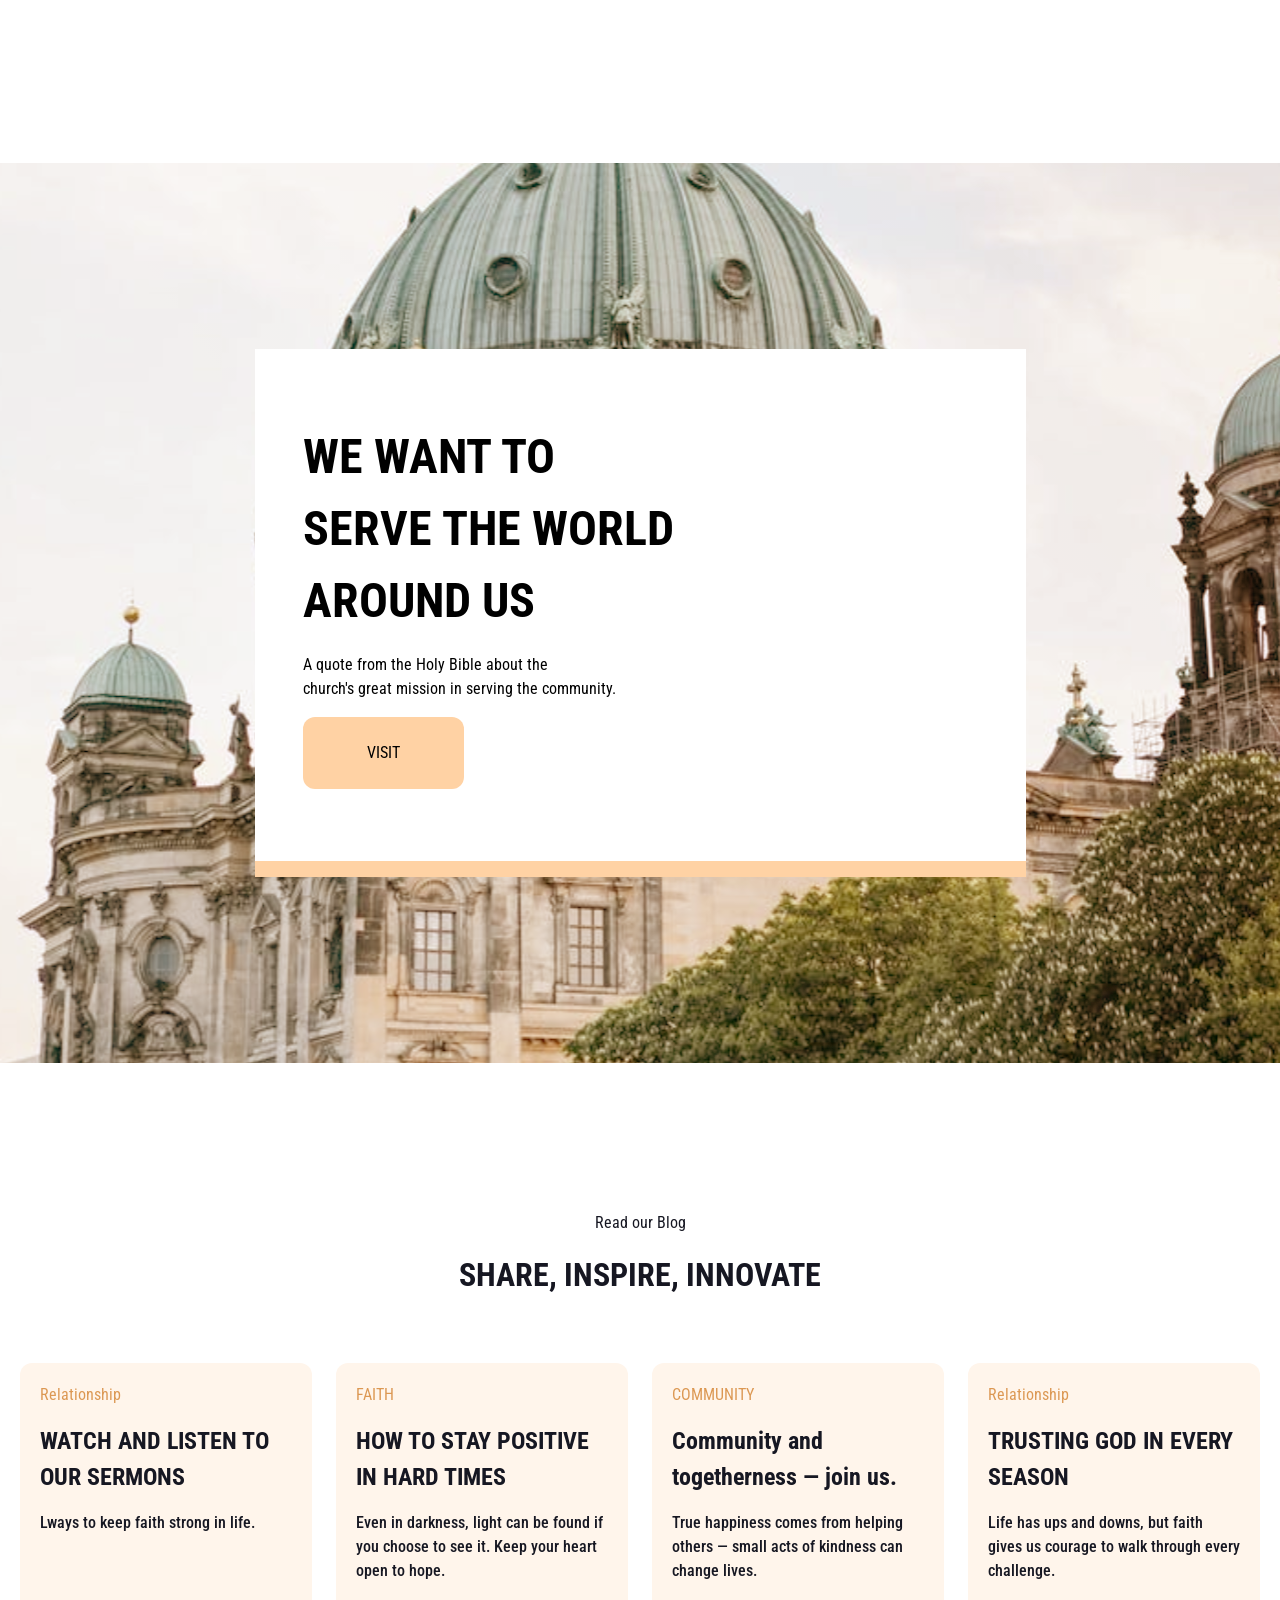
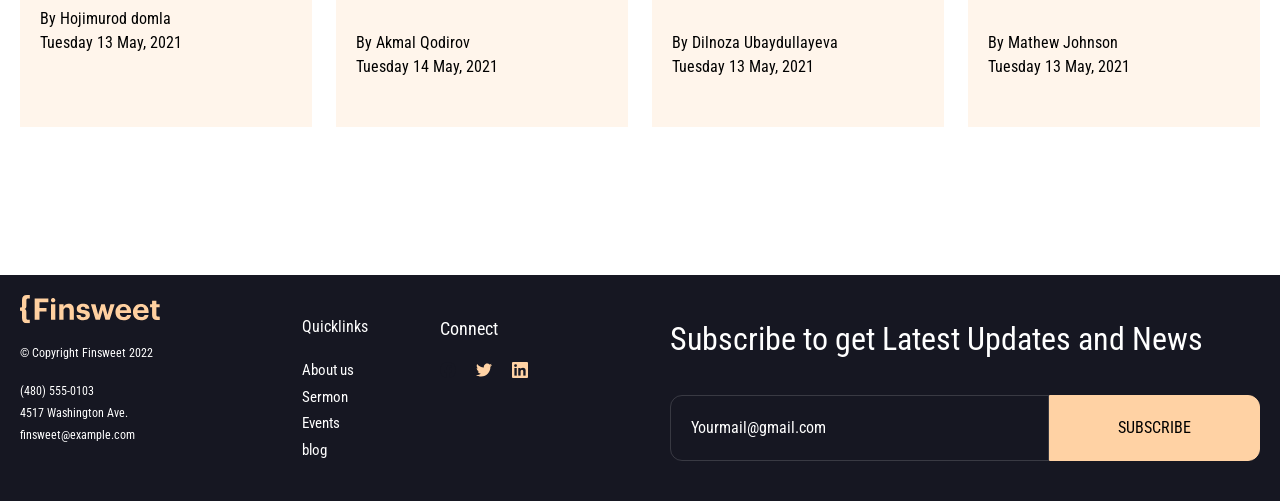
==== commit 72b7feae: "church6" ====
--- a/index.html
+++ b/index.html
@@ -4,6 +4,12 @@
     <meta charset="UTF-8" />
     <meta name="viewport" content="width=device-width, initial-scale=1.0" />
     <title>Church</title>
+    <link rel="icon" type="image/png" href="/favicon-96x96.png" sizes="96x96" />
+    <link rel="icon" type="image/svg+xml" href="/favicon.svg" />
+    <link rel="shortcut icon" href="/favicon.ico" />
+    <link rel="apple-touch-icon" sizes="180x180" href="/apple-touch-icon.png" />
+    <meta name="apple-mobile-web-app-title" content="finsweet" />
+    <link rel="manifest" href="/site.webmanifest" />
     <link rel="stylesheet" href="./css/output.css" />
     <link
       href="https://fonts.googleapis.com/css2?family=Roboto+Condensed:wght@400;700&display=swap"
@@ -331,7 +337,7 @@
         class="bg-[url('../images/diin.svg')] bg-cover bg-no-repeat bg-center h-screen lg:mb-[128px] lg:mt-[128px]  flex justify-center items-center w-auto lg:max-w-full 2xl:max-w-full lg:w-ful"
       >
         <div class="bg-white flex border-[#FFD2A4] border-[0px_0px_16px_0px]">
-          <div class="pl-[48px] pr-[48px] flex flex-col pt-[72px]">
+          <div class="lg:ml-[48px] lg:mr-[352px] flex flex-col pt-[72px]">
             <h2 class="font-bold text-[48px] uppercase">
               We want to <br />
               serve the world <br />
--- a/css/output.css
+++ b/css/output.css
@@ -0,0 +1,1799 @@
+/*! tailwindcss v4.1.16 | MIT License | https://tailwindcss.com */
+@layer properties;
+@layer theme, base, components, utilities;
+@layer theme {
+  :root, :host {
+    --font-sans: ui-sans-serif, system-ui, sans-serif, "Apple Color Emoji",
+      "Segoe UI Emoji", "Segoe UI Symbol", "Noto Color Emoji";
+    --font-mono: ui-monospace, SFMono-Regular, Menlo, Monaco, Consolas, "Liberation Mono",
+      "Courier New", monospace;
+    --color-red-500: oklch(63.7% 0.237 25.331);
+    --color-orange-400: oklch(75% 0.183 55.934);
+    --color-orange-500: oklch(70.5% 0.213 47.604);
+    --color-amber-500: oklch(76.9% 0.188 70.08);
+    --color-gray-400: oklch(70.7% 0.022 261.325);
+    --color-gray-600: oklch(44.6% 0.03 256.802);
+    --color-gray-700: oklch(37.3% 0.034 259.733);
+    --color-black: #000;
+    --color-white: #fff;
+    --spacing: 0.25rem;
+    --container-7xl: 80rem;
+    --text-xs: 0.75rem;
+    --text-xs--line-height: calc(1 / 0.75);
+    --text-base: 1rem;
+    --text-base--line-height: calc(1.5 / 1);
+    --text-2xl: 1.5rem;
+    --text-2xl--line-height: calc(2 / 1.5);
+    --text-3xl: 1.875rem;
+    --text-3xl--line-height: calc(2.25 / 1.875);
+    --text-5xl: 3rem;
+    --text-5xl--line-height: 1;
+    --font-weight-light: 300;
+    --font-weight-normal: 400;
+    --font-weight-medium: 500;
+    --font-weight-semibold: 600;
+    --font-weight-bold: 700;
+    --radius-xl: 0.75rem;
+    --default-transition-duration: 150ms;
+    --default-transition-timing-function: cubic-bezier(0.4, 0, 0.2, 1);
+    --default-font-family: var(--font-sans);
+    --default-mono-font-family: var(--font-mono);
+  }
+}
+@layer base {
+  *, ::after, ::before, ::backdrop, ::file-selector-button {
+    box-sizing: border-box;
+    margin: 0;
+    padding: 0;
+    border: 0 solid;
+  }
+  html, :host {
+    line-height: 1.5;
+    -webkit-text-size-adjust: 100%;
+    tab-size: 4;
+    font-family: var(--default-font-family, ui-sans-serif, system-ui, sans-serif, "Apple Color Emoji", "Segoe UI Emoji", "Segoe UI Symbol", "Noto Color Emoji");
+    font-feature-settings: var(--default-font-feature-settings, normal);
+    font-variation-settings: var(--default-font-variation-settings, normal);
+    -webkit-tap-highlight-color: transparent;
+  }
+  hr {
+    height: 0;
+    color: inherit;
+    border-top-width: 1px;
+  }
+  abbr:where([title]) {
+    -webkit-text-decoration: underline dotted;
+    text-decoration: underline dotted;
+  }
+  h1, h2, h3, h4, h5, h6 {
+    font-size: inherit;
+    font-weight: inherit;
+  }
+  a {
+    color: inherit;
+    -webkit-text-decoration: inherit;
+    text-decoration: inherit;
+  }
+  b, strong {
+    font-weight: bolder;
+  }
+  code, kbd, samp, pre {
+    font-family: var(--default-mono-font-family, ui-monospace, SFMono-Regular, Menlo, Monaco, Consolas, "Liberation Mono", "Courier New", monospace);
+    font-feature-settings: var(--default-mono-font-feature-settings, normal);
+    font-variation-settings: var(--default-mono-font-variation-settings, normal);
+    font-size: 1em;
+  }
+  small {
+    font-size: 80%;
+  }
+  sub, sup {
+    font-size: 75%;
+    line-height: 0;
+    position: relative;
+    vertical-align: baseline;
+  }
+  sub {
+    bottom: -0.25em;
+  }
+  sup {
+    top: -0.5em;
+  }
+  table {
+    text-indent: 0;
+    border-color: inherit;
+    border-collapse: collapse;
+  }
+  :-moz-focusring {
+    outline: auto;
+  }
+  progress {
+    vertical-align: baseline;
+  }
+  summary {
+    display: list-item;
+  }
+  ol, ul, menu {
+    list-style: none;
+  }
+  img, svg, video, canvas, audio, iframe, embed, object {
+    display: block;
+    vertical-align: middle;
+  }
+  img, video {
+    max-width: 100%;
+    height: auto;
+  }
+  button, input, select, optgroup, textarea, ::file-selector-button {
+    font: inherit;
+    font-feature-settings: inherit;
+    font-variation-settings: inherit;
+    letter-spacing: inherit;
+    color: inherit;
+    border-radius: 0;
+    background-color: transparent;
+    opacity: 1;
+  }
+  :where(select:is([multiple], [size])) optgroup {
+    font-weight: bolder;
+  }
+  :where(select:is([multiple], [size])) optgroup option {
+    padding-inline-start: 20px;
+  }
+  ::file-selector-button {
+    margin-inline-end: 4px;
+  }
+  ::placeholder {
+    opacity: 1;
+  }
+  @supports (not (-webkit-appearance: -apple-pay-button))  or (contain-intrinsic-size: 1px) {
+    ::placeholder {
+      color: currentcolor;
+      @supports (color: color-mix(in lab, red, red)) {
+        color: color-mix(in oklab, currentcolor 50%, transparent);
+      }
+    }
+  }
+  textarea {
+    resize: vertical;
+  }
+  ::-webkit-search-decoration {
+    -webkit-appearance: none;
+  }
+  ::-webkit-date-and-time-value {
+    min-height: 1lh;
+    text-align: inherit;
+  }
+  ::-webkit-datetime-edit {
+    display: inline-flex;
+  }
+  ::-webkit-datetime-edit-fields-wrapper {
+    padding: 0;
+  }
+  ::-webkit-datetime-edit, ::-webkit-datetime-edit-year-field, ::-webkit-datetime-edit-month-field, ::-webkit-datetime-edit-day-field, ::-webkit-datetime-edit-hour-field, ::-webkit-datetime-edit-minute-field, ::-webkit-datetime-edit-second-field, ::-webkit-datetime-edit-millisecond-field, ::-webkit-datetime-edit-meridiem-field {
+    padding-block: 0;
+  }
+  ::-webkit-calendar-picker-indicator {
+    line-height: 1;
+  }
+  :-moz-ui-invalid {
+    box-shadow: none;
+  }
+  button, input:where([type="button"], [type="reset"], [type="submit"]), ::file-selector-button {
+    appearance: button;
+  }
+  ::-webkit-inner-spin-button, ::-webkit-outer-spin-button {
+    height: auto;
+  }
+  [hidden]:where(:not([hidden="until-found"])) {
+    display: none !important;
+  }
+}
+@layer utilities {
+  .absolute {
+    position: absolute;
+  }
+  .fixed {
+    position: fixed;
+  }
+  .relative {
+    position: relative;
+  }
+  .inset-0 {
+    inset: calc(var(--spacing) * 0);
+  }
+  .top-0 {
+    top: calc(var(--spacing) * 0);
+  }
+  .top-\[30px\] {
+    top: 30px;
+  }
+  .top-\[35px\] {
+    top: 35px;
+  }
+  .right-0 {
+    right: calc(var(--spacing) * 0);
+  }
+  .right-10 {
+    right: calc(var(--spacing) * 10);
+  }
+  .left-0 {
+    left: calc(var(--spacing) * 0);
+  }
+  .left-\[196px\] {
+    left: 196px;
+  }
+  .left-\[260px\] {
+    left: 260px;
+  }
+  .z-10 {
+    z-index: 10;
+  }
+  .col-span-full {
+    grid-column: 1 / -1;
+  }
+  .container {
+    width: 100%;
+    @media (width >= 40rem) {
+      max-width: 40rem;
+    }
+    @media (width >= 48rem) {
+      max-width: 48rem;
+    }
+    @media (width >= 64rem) {
+      max-width: 64rem;
+    }
+    @media (width >= 80rem) {
+      max-width: 80rem;
+    }
+    @media (width >= 96rem) {
+      max-width: 96rem;
+    }
+  }
+  .mx-auto {
+    margin-inline: auto;
+  }
+  .my-4 {
+    margin-block: calc(var(--spacing) * 4);
+  }
+  .mt-4 {
+    margin-top: calc(var(--spacing) * 4);
+  }
+  .mt-5 {
+    margin-top: calc(var(--spacing) * 5);
+  }
+  .mt-6 {
+    margin-top: calc(var(--spacing) * 6);
+  }
+  .mt-12 {
+    margin-top: calc(var(--spacing) * 12);
+  }
+  .mt-32 {
+    margin-top: calc(var(--spacing) * 32);
+  }
+  .mr-\[50px\] {
+    margin-right: 50px;
+  }
+  .mr-\[400px\] {
+    margin-right: 400px;
+  }
+  .mr-auto {
+    margin-right: auto;
+  }
+  .mb-1 {
+    margin-bottom: calc(var(--spacing) * 1);
+  }
+  .mb-2 {
+    margin-bottom: calc(var(--spacing) * 2);
+  }
+  .mb-3 {
+    margin-bottom: calc(var(--spacing) * 3);
+  }
+  .mb-4 {
+    margin-bottom: calc(var(--spacing) * 4);
+  }
+  .mb-5 {
+    margin-bottom: calc(var(--spacing) * 5);
+  }
+  .mb-6 {
+    margin-bottom: calc(var(--spacing) * 6);
+  }
+  .mb-8 {
+    margin-bottom: calc(var(--spacing) * 8);
+  }
+  .mb-12 {
+    margin-bottom: calc(var(--spacing) * 12);
+  }
+  .mb-16 {
+    margin-bottom: calc(var(--spacing) * 16);
+  }
+  .mb-18 {
+    margin-bottom: calc(var(--spacing) * 18);
+  }
+  .mb-32 {
+    margin-bottom: calc(var(--spacing) * 32);
+  }
+  .mb-\[50px\] {
+    margin-bottom: 50px;
+  }
+  .mb-\[63px\] {
+    margin-bottom: 63px;
+  }
+  .ml-\[50px\] {
+    margin-left: 50px;
+  }
+  .flex {
+    display: flex;
+  }
+  .hidden {
+    display: none;
+  }
+  .inline-block {
+    display: inline-block;
+  }
+  .h-0\.5 {
+    height: calc(var(--spacing) * 0.5);
+  }
+  .h-14 {
+    height: calc(var(--spacing) * 14);
+  }
+  .h-20 {
+    height: calc(var(--spacing) * 20);
+  }
+  .h-\[64px\] {
+    height: 64px;
+  }
+  .h-\[80px\] {
+    height: 80px;
+  }
+  .h-\[100\%\] {
+    height: 100%;
+  }
+  .h-fit {
+    height: fit-content;
+  }
+  .h-full {
+    height: 100%;
+  }
+  .h-px {
+    height: 1px;
+  }
+  .h-screen {
+    height: 100vh;
+  }
+  .min-h-12 {
+    min-height: calc(var(--spacing) * 12);
+  }
+  .min-h-96 {
+    min-height: calc(var(--spacing) * 96);
+  }
+  .min-h-\[364px\] {
+    min-height: 364px;
+  }
+  .w-0\.5 {
+    width: calc(var(--spacing) * 0.5);
+  }
+  .w-1\/2 {
+    width: calc(1/2 * 100%);
+  }
+  .w-8 {
+    width: calc(var(--spacing) * 8);
+  }
+  .w-10 {
+    width: calc(var(--spacing) * 10);
+  }
+  .w-12 {
+    width: calc(var(--spacing) * 12);
+  }
+  .w-\[18px\] {
+    width: 18px;
+  }
+  .w-\[152px\] {
+    width: 152px;
+  }
+  .w-\[180px\] {
+    width: 180px;
+  }
+  .w-\[300px\] {
+    width: 300px;
+  }
+  .w-auto {
+    width: auto;
+  }
+  .w-fit {
+    width: fit-content;
+  }
+  .w-full {
+    width: 100%;
+  }
+  .max-w-\[120px\] {
+    max-width: 120px;
+  }
+  .max-w-\[300px\] {
+    max-width: 300px;
+  }
+  .max-w-\[310px\] {
+    max-width: 310px;
+  }
+  .max-w-\[375px\] {
+    max-width: 375px;
+  }
+  .max-w-\[500px\] {
+    max-width: 500px;
+  }
+  .max-w-\[1280px\] {
+    max-width: 1280px;
+  }
+  .max-w-\[1300px\] {
+    max-width: 1300px;
+  }
+  .max-w-full {
+    max-width: 100%;
+  }
+  .grow {
+    flex-grow: 1;
+  }
+  .-translate-x-full {
+    --tw-translate-x: -100%;
+    translate: var(--tw-translate-x) var(--tw-translate-y);
+  }
+  .translate-x-\[-100\%\] {
+    --tw-translate-x: -100%;
+    translate: var(--tw-translate-x) var(--tw-translate-y);
+  }
+  .transform {
+    transform: var(--tw-rotate-x,) var(--tw-rotate-y,) var(--tw-rotate-z,) var(--tw-skew-x,) var(--tw-skew-y,);
+  }
+  .cursor-pointer {
+    cursor: pointer;
+  }
+  .list-disc {
+    list-style-type: disc;
+  }
+  .list-none {
+    list-style-type: none;
+  }
+  .flex-col {
+    flex-direction: column;
+  }
+  .flex-col-reverse {
+    flex-direction: column-reverse;
+  }
+  .flex-row {
+    flex-direction: row;
+  }
+  .flex-wrap {
+    flex-wrap: wrap;
+  }
+  .items-center {
+    align-items: center;
+  }
+  .items-start {
+    align-items: flex-start;
+  }
+  .justify-between {
+    justify-content: space-between;
+  }
+  .justify-center {
+    justify-content: center;
+  }
+  .justify-end {
+    justify-content: flex-end;
+  }
+  .justify-start {
+    justify-content: flex-start;
+  }
+  .gap-2 {
+    gap: calc(var(--spacing) * 2);
+  }
+  .gap-2\.5 {
+    gap: calc(var(--spacing) * 2.5);
+  }
+  .gap-3 {
+    gap: calc(var(--spacing) * 3);
+  }
+  .gap-4 {
+    gap: calc(var(--spacing) * 4);
+  }
+  .gap-5 {
+    gap: calc(var(--spacing) * 5);
+  }
+  .gap-6 {
+    gap: calc(var(--spacing) * 6);
+  }
+  .gap-10 {
+    gap: calc(var(--spacing) * 10);
+  }
+  .gap-24 {
+    gap: calc(var(--spacing) * 24);
+  }
+  .gap-\[10px\] {
+    gap: 10px;
+  }
+  .gap-\[11px\] {
+    gap: 11px;
+  }
+  .gap-\[20px\] {
+    gap: 20px;
+  }
+  .gap-\[30px\] {
+    gap: 30px;
+  }
+  .gap-\[43px\] {
+    gap: 43px;
+  }
+  .overflow-hidden {
+    overflow: hidden;
+  }
+  .rounded-\[5px\] {
+    border-radius: 5px;
+  }
+  .rounded-\[6px\] {
+    border-radius: 6px;
+  }
+  .rounded-\[12px\] {
+    border-radius: 12px;
+  }
+  .rounded-\[50\%\] {
+    border-radius: 50%;
+  }
+  .rounded-full {
+    border-radius: calc(infinity * 1px);
+  }
+  .rounded-xl {
+    border-radius: var(--radius-xl);
+  }
+  .rounded-t-xl {
+    border-top-left-radius: var(--radius-xl);
+    border-top-right-radius: var(--radius-xl);
+  }
+  .rounded-r-xl {
+    border-top-right-radius: var(--radius-xl);
+    border-bottom-right-radius: var(--radius-xl);
+  }
+  .border {
+    border-style: var(--tw-border-style);
+    border-width: 1px;
+  }
+  .border-1 {
+    border-style: var(--tw-border-style);
+    border-width: 1px;
+  }
+  .border-2 {
+    border-style: var(--tw-border-style);
+    border-width: 2px;
+  }
+  .border-\[0px_0px_16px_0px\] {
+    border-style: var(--tw-border-style);
+    border-width: 0px 0px 16px 0px;
+  }
+  .border-\[0px_2px_0px_0px\] {
+    border-style: var(--tw-border-style);
+    border-width: 0px 2px 0px 0px;
+  }
+  .border-\[2px\] {
+    border-style: var(--tw-border-style);
+    border-width: 2px;
+  }
+  .border-b-16 {
+    border-bottom-style: var(--tw-border-style);
+    border-bottom-width: 16px;
+  }
+  .border-l-2 {
+    border-left-style: var(--tw-border-style);
+    border-left-width: 2px;
+  }
+  .border-l-4 {
+    border-left-style: var(--tw-border-style);
+    border-left-width: 4px;
+  }
+  .border-none {
+    --tw-border-style: none;
+    border-style: none;
+  }
+  .border-\[\#3d3c3c\] {
+    border-color: #3d3c3c;
+  }
+  .border-\[\#232536\] {
+    border-color: #232536;
+  }
+  .border-\[\#DC9853\] {
+    border-color: #DC9853;
+  }
+  .border-\[\#FFD2A4\] {
+    border-color: #FFD2A4;
+  }
+  .border-\[\#fff5\] {
+    border-color: #fff5;
+  }
+  .border-transparent {
+    border-color: transparent;
+  }
+  .border-white\/15 {
+    border-color: color-mix(in srgb, #fff 15%, transparent);
+    @supports (color: color-mix(in lab, red, red)) {
+      border-color: color-mix(in oklab, var(--color-white) 15%, transparent);
+    }
+  }
+  .bg-\[\#0D0D0D\] {
+    background-color: #0D0D0D;
+  }
+  .bg-\[\#1C1D28\] {
+    background-color: #1C1D28;
+  }
+  .bg-\[\#161722\] {
+    background-color: #161722;
+  }
+  .bg-\[\#E5E5E5\] {
+    background-color: #E5E5E5;
+  }
+  .bg-\[\#F5F2F0\] {
+    background-color: #F5F2F0;
+  }
+  .bg-\[\#F7F8FA\] {
+    background-color: #F7F8FA;
+  }
+  .bg-\[\#FFD2A4\] {
+    background-color: #FFD2A4;
+  }
+  .bg-\[\#FFF5EB\] {
+    background-color: #FFF5EB;
+  }
+  .bg-\[\#ffd2a4\] {
+    background-color: #ffd2a4;
+  }
+  .bg-\[black\] {
+    background-color: black;
+  }
+  .bg-amber-500 {
+    background-color: var(--color-amber-500);
+  }
+  .bg-white {
+    background-color: var(--color-white);
+  }
+  .bg-\[url\(\'\.\.\/images\/diin\.svg\'\)\] {
+    background-image: url('../images/diin.svg');
+  }
+  .bg-\[url\(\'\.\/hero\.jpg\'\)\] {
+    background-image: url('./hero.jpg');
+  }
+  .bg-\[url\(\.\.\/images\/about-us_hero-bg\.svg\)\] {
+    background-image: url(../images/about-us_hero-bg.svg);
+  }
+  .bg-\[url\(\.\.\/images\/hero\.png\)\] {
+    background-image: url(../images/hero.png);
+  }
+  .bg-\[url\(\.\.\/images\/listen-img_1\.png\)\] {
+    background-image: url(../images/listen-img_1.png);
+  }
+  .bg-\[url\(\.\.\/images\/listen-img_2\.png\)\] {
+    background-image: url(../images/listen-img_2.png);
+  }
+  .bg-\[url\(\.\.\/images\/listen-img_3\.png\)\] {
+    background-image: url(../images/listen-img_3.png);
+  }
+  .bg-\[url\(\.\.\/images\/listen-img_4\.png\)\] {
+    background-image: url(../images/listen-img_4.png);
+  }
+  .bg-\[url\(\.\.\/images\/sermon-hero_bg\.svg\)\] {
+    background-image: url(../images/sermon-hero_bg.svg);
+  }
+  .bg-cover {
+    background-size: cover;
+  }
+  .bg-center {
+    background-position: center;
+  }
+  .bg-no-repeat {
+    background-repeat: no-repeat;
+  }
+  .object-cover {
+    object-fit: cover;
+  }
+  .p-5 {
+    padding: calc(var(--spacing) * 5);
+  }
+  .p-8 {
+    padding: calc(var(--spacing) * 8);
+  }
+  .p-10 {
+    padding: calc(var(--spacing) * 10);
+  }
+  .p-\[24px_64px\] {
+    padding: 24px 64px;
+  }
+  .p-\[75px\] {
+    padding: 75px;
+  }
+  .px-10 {
+    padding-inline: calc(var(--spacing) * 10);
+  }
+  .px-\[10px\] {
+    padding-inline: 10px;
+  }
+  .px-\[18px\] {
+    padding-inline: 18px;
+  }
+  .py-12 {
+    padding-block: calc(var(--spacing) * 12);
+  }
+  .py-\[4px\] {
+    padding-block: 4px;
+  }
+  .pt-3 {
+    padding-top: calc(var(--spacing) * 3);
+  }
+  .pt-4 {
+    padding-top: calc(var(--spacing) * 4);
+  }
+  .pt-5 {
+    padding-top: calc(var(--spacing) * 5);
+  }
+  .pt-6 {
+    padding-top: calc(var(--spacing) * 6);
+  }
+  .pt-12 {
+    padding-top: calc(var(--spacing) * 12);
+  }
+  .pt-20 {
+    padding-top: calc(var(--spacing) * 20);
+  }
+  .pt-32 {
+    padding-top: calc(var(--spacing) * 32);
+  }
+  .pt-40 {
+    padding-top: calc(var(--spacing) * 40);
+  }
+  .pt-\[16px\] {
+    padding-top: 16px;
+  }
+  .pt-\[32px\] {
+    padding-top: 32px;
+  }
+  .pt-\[60px\] {
+    padding-top: 60px;
+  }
+  .pt-\[72px\] {
+    padding-top: 72px;
+  }
+  .pt-\[128px\] {
+    padding-top: 128px;
+  }
+  .pr-5 {
+    padding-right: calc(var(--spacing) * 5);
+  }
+  .pr-10 {
+    padding-right: calc(var(--spacing) * 10);
+  }
+  .pr-12 {
+    padding-right: calc(var(--spacing) * 12);
+  }
+  .pr-16 {
+    padding-right: calc(var(--spacing) * 16);
+  }
+  .pr-\[15px\] {
+    padding-right: 15px;
+  }
+  .pr-\[68px\] {
+    padding-right: 68px;
+  }
+  .pr-\[156px\] {
+    padding-right: 156px;
+  }
+  .pb-3 {
+    padding-bottom: calc(var(--spacing) * 3);
+  }
+  .pb-4 {
+    padding-bottom: calc(var(--spacing) * 4);
+  }
+  .pb-5 {
+    padding-bottom: calc(var(--spacing) * 5);
+  }
+  .pb-6 {
+    padding-bottom: calc(var(--spacing) * 6);
+  }
+  .pb-12 {
+    padding-bottom: calc(var(--spacing) * 12);
+  }
+  .pb-16 {
+    padding-bottom: calc(var(--spacing) * 16);
+  }
+  .pb-32 {
+    padding-bottom: calc(var(--spacing) * 32);
+  }
+  .pb-40 {
+    padding-bottom: calc(var(--spacing) * 40);
+  }
+  .pb-\[16px\] {
+    padding-bottom: 16px;
+  }
+  .pb-\[72px\] {
+    padding-bottom: 72px;
+  }
+  .pl-4 {
+    padding-left: calc(var(--spacing) * 4);
+  }
+  .pl-5 {
+    padding-left: calc(var(--spacing) * 5);
+  }
+  .pl-10 {
+    padding-left: calc(var(--spacing) * 10);
+  }
+  .pl-12 {
+    padding-left: calc(var(--spacing) * 12);
+  }
+  .pl-16 {
+    padding-left: calc(var(--spacing) * 16);
+  }
+  .pl-\[68px\] {
+    padding-left: 68px;
+  }
+  .text-center {
+    text-align: center;
+  }
+  .text-end {
+    text-align: end;
+  }
+  .text-start {
+    text-align: start;
+  }
+  .font-\[\'Roboto_Condensed\'\,sans-serif\] {
+    font-family: 'Roboto Condensed',sans-serif;
+  }
+  .font-sans {
+    font-family: var(--font-sans);
+  }
+  .text-2xl {
+    font-size: var(--text-2xl);
+    line-height: var(--tw-leading, var(--text-2xl--line-height));
+  }
+  .text-3xl {
+    font-size: var(--text-3xl);
+    line-height: var(--tw-leading, var(--text-3xl--line-height));
+  }
+  .text-base {
+    font-size: var(--text-base);
+    line-height: var(--tw-leading, var(--text-base--line-height));
+  }
+  .text-xs {
+    font-size: var(--text-xs);
+    line-height: var(--tw-leading, var(--text-xs--line-height));
+  }
+  .text-\[12px\] {
+    font-size: 12px;
+  }
+  .text-\[14px\] {
+    font-size: 14px;
+  }
+  .text-\[15px\] {
+    font-size: 15px;
+  }
+  .text-\[16px\] {
+    font-size: 16px;
+  }
+  .text-\[18px\] {
+    font-size: 18px;
+  }
+  .text-\[20px\] {
+    font-size: 20px;
+  }
+  .text-\[24px\] {
+    font-size: 24px;
+  }
+  .text-\[28px\] {
+    font-size: 28px;
+  }
+  .text-\[30px\] {
+    font-size: 30px;
+  }
+  .text-\[32px\] {
+    font-size: 32px;
+  }
+  .text-\[38px\] {
+    font-size: 38px;
+  }
+  .text-\[40px\] {
+    font-size: 40px;
+  }
+  .text-\[48px\] {
+    font-size: 48px;
+  }
+  .leading-none {
+    --tw-leading: 1;
+    line-height: 1;
+  }
+  .font-bold {
+    --tw-font-weight: var(--font-weight-bold);
+    font-weight: var(--font-weight-bold);
+  }
+  .font-light {
+    --tw-font-weight: var(--font-weight-light);
+    font-weight: var(--font-weight-light);
+  }
+  .font-medium {
+    --tw-font-weight: var(--font-weight-medium);
+    font-weight: var(--font-weight-medium);
+  }
+  .font-normal {
+    --tw-font-weight: var(--font-weight-normal);
+    font-weight: var(--font-weight-normal);
+  }
+  .font-semibold {
+    --tw-font-weight: var(--font-weight-semibold);
+    font-weight: var(--font-weight-semibold);
+  }
+  .text-\[\#1C1D28\] {
+    color: #1C1D28;
+  }
+  .text-\[\#1c1d28\] {
+    color: #1c1d28;
+  }
+  .text-\[\#161722\] {
+    color: #161722;
+  }
+  .text-\[\#1617722\] {
+    color: #1617722;
+  }
+  .text-\[\#DC9853\] {
+    color: #DC9853;
+  }
+  .text-\[\#FFD2A4\] {
+    color: #FFD2A4;
+  }
+  .text-\[\#FFFFFF\] {
+    color: #FFFFFF;
+  }
+  .text-\[\#ffffff82\] {
+    color: #ffffff82;
+  }
+  .text-black {
+    color: var(--color-black);
+  }
+  .text-gray-400 {
+    color: var(--color-gray-400);
+  }
+  .text-gray-600 {
+    color: var(--color-gray-600);
+  }
+  .text-gray-700 {
+    color: var(--color-gray-700);
+  }
+  .text-white {
+    color: var(--color-white);
+  }
+  .uppercase {
+    text-transform: uppercase;
+  }
+  .italic {
+    font-style: italic;
+  }
+  .opacity-40 {
+    opacity: 40%;
+  }
+  .outline-0 {
+    outline-style: var(--tw-outline-style);
+    outline-width: 0px;
+  }
+  .transition-colors {
+    transition-property: color, background-color, border-color, outline-color, text-decoration-color, fill, stroke, --tw-gradient-from, --tw-gradient-via, --tw-gradient-to;
+    transition-timing-function: var(--tw-ease, var(--default-transition-timing-function));
+    transition-duration: var(--tw-duration, var(--default-transition-duration));
+  }
+  .transition-transform {
+    transition-property: transform, translate, scale, rotate;
+    transition-timing-function: var(--tw-ease, var(--default-transition-timing-function));
+    transition-duration: var(--tw-duration, var(--default-transition-duration));
+  }
+  .duration-300 {
+    --tw-duration: 300ms;
+    transition-duration: 300ms;
+  }
+  .duration-400 {
+    --tw-duration: 400ms;
+    transition-duration: 400ms;
+  }
+  .group-hover\:text-orange-400 {
+    &:is(:where(.group):hover *) {
+      @media (hover: hover) {
+        color: var(--color-orange-400);
+      }
+    }
+  }
+  .peer-checked\:block {
+    &:is(:where(.peer):checked ~ *) {
+      display: block;
+    }
+  }
+  .peer-checked\:translate-x-0 {
+    &:is(:where(.peer):checked ~ *) {
+      --tw-translate-x: calc(var(--spacing) * 0);
+      translate: var(--tw-translate-x) var(--tw-translate-y);
+    }
+  }
+  .peer-checked\:shadow-2xl {
+    &:is(:where(.peer):checked ~ *) {
+      --tw-shadow: 0 25px 50px -12px var(--tw-shadow-color, rgb(0 0 0 / 0.25));
+      box-shadow: var(--tw-inset-shadow), var(--tw-inset-ring-shadow), var(--tw-ring-offset-shadow), var(--tw-ring-shadow), var(--tw-shadow);
+    }
+  }
+  .peer-checked\:shadow-black {
+    &:is(:where(.peer):checked ~ *) {
+      --tw-shadow-color: #000;
+      @supports (color: color-mix(in lab, red, red)) {
+        --tw-shadow-color: color-mix(in oklab, var(--color-black) var(--tw-shadow-alpha), transparent);
+      }
+    }
+  }
+  .hover\:border-\[\#161722\] {
+    &:hover {
+      @media (hover: hover) {
+        border-color: #161722;
+      }
+    }
+  }
+  .hover\:border-\[\#FFD0A0\] {
+    &:hover {
+      @media (hover: hover) {
+        border-color: #FFD0A0;
+      }
+    }
+  }
+  .hover\:border-\[\#FFD2A4\] {
+    &:hover {
+      @media (hover: hover) {
+        border-color: #FFD2A4;
+      }
+    }
+  }
+  .hover\:bg-transparent {
+    &:hover {
+      @media (hover: hover) {
+        background-color: transparent;
+      }
+    }
+  }
+  .hover\:text-black {
+    &:hover {
+      @media (hover: hover) {
+        color: var(--color-black);
+      }
+    }
+  }
+  .hover\:text-orange-500 {
+    &:hover {
+      @media (hover: hover) {
+        color: var(--color-orange-500);
+      }
+    }
+  }
+  .hover\:text-white {
+    &:hover {
+      @media (hover: hover) {
+        color: var(--color-white);
+      }
+    }
+  }
+  .active\:border-b-red-500 {
+    &:active {
+      border-bottom-color: var(--color-red-500);
+    }
+  }
+  .sm\:relative {
+    @media (width >= 40rem) {
+      position: relative;
+    }
+  }
+  .sm\:col-span-2 {
+    @media (width >= 40rem) {
+      grid-column: span 2 / span 2;
+    }
+  }
+  .sm\:mr-2 {
+    @media (width >= 40rem) {
+      margin-right: calc(var(--spacing) * 2);
+    }
+  }
+  .sm\:mb-0 {
+    @media (width >= 40rem) {
+      margin-bottom: calc(var(--spacing) * 0);
+    }
+  }
+  .sm\:flex {
+    @media (width >= 40rem) {
+      display: flex;
+    }
+  }
+  .sm\:grid {
+    @media (width >= 40rem) {
+      display: grid;
+    }
+  }
+  .sm\:inline-block {
+    @media (width >= 40rem) {
+      display: inline-block;
+    }
+  }
+  .sm\:w-\[18px\] {
+    @media (width >= 40rem) {
+      width: 18px;
+    }
+  }
+  .sm\:max-w-\[550px\] {
+    @media (width >= 40rem) {
+      max-width: 550px;
+    }
+  }
+  .sm\:grid-cols-5 {
+    @media (width >= 40rem) {
+      grid-template-columns: repeat(5, minmax(0, 1fr));
+    }
+  }
+  .sm\:flex-col {
+    @media (width >= 40rem) {
+      flex-direction: column;
+    }
+  }
+  .sm\:flex-row {
+    @media (width >= 40rem) {
+      flex-direction: row;
+    }
+  }
+  .sm\:flex-wrap {
+    @media (width >= 40rem) {
+      flex-wrap: wrap;
+    }
+  }
+  .sm\:items-center {
+    @media (width >= 40rem) {
+      align-items: center;
+    }
+  }
+  .sm\:items-start {
+    @media (width >= 40rem) {
+      align-items: flex-start;
+    }
+  }
+  .sm\:justify-center {
+    @media (width >= 40rem) {
+      justify-content: center;
+    }
+  }
+  .sm\:justify-start {
+    @media (width >= 40rem) {
+      justify-content: flex-start;
+    }
+  }
+  .sm\:pt-3 {
+    @media (width >= 40rem) {
+      padding-top: calc(var(--spacing) * 3);
+    }
+  }
+  .sm\:pb-3 {
+    @media (width >= 40rem) {
+      padding-bottom: calc(var(--spacing) * 3);
+    }
+  }
+  .md\:flex {
+    @media (width >= 48rem) {
+      display: flex;
+    }
+  }
+  .md\:flex-row {
+    @media (width >= 48rem) {
+      flex-direction: row;
+    }
+  }
+  .md\:flex-wrap {
+    @media (width >= 48rem) {
+      flex-wrap: wrap;
+    }
+  }
+  .md\:justify-start {
+    @media (width >= 48rem) {
+      justify-content: flex-start;
+    }
+  }
+  .md\:rounded-tl-none {
+    @media (width >= 48rem) {
+      border-top-left-radius: 0;
+    }
+  }
+  .md\:rounded-tr-none {
+    @media (width >= 48rem) {
+      border-top-right-radius: 0;
+    }
+  }
+  .md\:rounded-br-none {
+    @media (width >= 48rem) {
+      border-bottom-right-radius: 0;
+    }
+  }
+  .md\:rounded-bl-none {
+    @media (width >= 48rem) {
+      border-bottom-left-radius: 0;
+    }
+  }
+  .md\:pt-32 {
+    @media (width >= 48rem) {
+      padding-top: calc(var(--spacing) * 32);
+    }
+  }
+  .md\:pb-32 {
+    @media (width >= 48rem) {
+      padding-bottom: calc(var(--spacing) * 32);
+    }
+  }
+  .md\:text-5xl {
+    @media (width >= 48rem) {
+      font-size: var(--text-5xl);
+      line-height: var(--tw-leading, var(--text-5xl--line-height));
+    }
+  }
+  .md\:text-\[16px\] {
+    @media (width >= 48rem) {
+      font-size: 16px;
+    }
+  }
+  .md\:text-\[38px\] {
+    @media (width >= 48rem) {
+      font-size: 38px;
+    }
+  }
+  .md\:text-\[45px\] {
+    @media (width >= 48rem) {
+      font-size: 45px;
+    }
+  }
+  .md\:text-\[48px\] {
+    @media (width >= 48rem) {
+      font-size: 48px;
+    }
+  }
+  .md\:text-\[55px\] {
+    @media (width >= 48rem) {
+      font-size: 55px;
+    }
+  }
+  .lg\:relative {
+    @media (width >= 64rem) {
+      position: relative;
+    }
+  }
+  .lg\:top-0 {
+    @media (width >= 64rem) {
+      top: calc(var(--spacing) * 0);
+    }
+  }
+  .lg\:top-12 {
+    @media (width >= 64rem) {
+      top: calc(var(--spacing) * 12);
+    }
+  }
+  .lg\:mt-0 {
+    @media (width >= 64rem) {
+      margin-top: calc(var(--spacing) * 0);
+    }
+  }
+  .lg\:mt-\[56px\] {
+    @media (width >= 64rem) {
+      margin-top: 56px;
+    }
+  }
+  .lg\:mt-\[64px\] {
+    @media (width >= 64rem) {
+      margin-top: 64px;
+    }
+  }
+  .lg\:mt-\[128px\] {
+    @media (width >= 64rem) {
+      margin-top: 128px;
+    }
+  }
+  .lg\:mr-25 {
+    @media (width >= 64rem) {
+      margin-right: calc(var(--spacing) * 25);
+    }
+  }
+  .lg\:mr-\[85px\] {
+    @media (width >= 64rem) {
+      margin-right: 85px;
+    }
+  }
+  .lg\:mr-\[352px\] {
+    @media (width >= 64rem) {
+      margin-right: 352px;
+    }
+  }
+  .lg\:mr-\[366px\] {
+    @media (width >= 64rem) {
+      margin-right: 366px;
+    }
+  }
+  .lg\:mr-\[367px\] {
+    @media (width >= 64rem) {
+      margin-right: 367px;
+    }
+  }
+  .lg\:mb-0 {
+    @media (width >= 64rem) {
+      margin-bottom: calc(var(--spacing) * 0);
+    }
+  }
+  .lg\:mb-4 {
+    @media (width >= 64rem) {
+      margin-bottom: calc(var(--spacing) * 4);
+    }
+  }
+  .lg\:mb-8 {
+    @media (width >= 64rem) {
+      margin-bottom: calc(var(--spacing) * 8);
+    }
+  }
+  .lg\:mb-16 {
+    @media (width >= 64rem) {
+      margin-bottom: calc(var(--spacing) * 16);
+    }
+  }
+  .lg\:mb-\[56px\] {
+    @media (width >= 64rem) {
+      margin-bottom: 56px;
+    }
+  }
+  .lg\:mb-\[128px\] {
+    @media (width >= 64rem) {
+      margin-bottom: 128px;
+    }
+  }
+  .lg\:ml-30 {
+    @media (width >= 64rem) {
+      margin-left: calc(var(--spacing) * 30);
+    }
+  }
+  .lg\:ml-\[48px\] {
+    @media (width >= 64rem) {
+      margin-left: 48px;
+    }
+  }
+  .lg\:ml-\[56px\] {
+    @media (width >= 64rem) {
+      margin-left: 56px;
+    }
+  }
+  .lg\:ml-\[100px\] {
+    @media (width >= 64rem) {
+      margin-left: 100px;
+    }
+  }
+  .lg\:ml-\[110px\] {
+    @media (width >= 64rem) {
+      margin-left: 110px;
+    }
+  }
+  .lg\:ml-\[130px\] {
+    @media (width >= 64rem) {
+      margin-left: 130px;
+    }
+  }
+  .lg\:ml-\[366px\] {
+    @media (width >= 64rem) {
+      margin-left: 366px;
+    }
+  }
+  .lg\:ml-\[367px\] {
+    @media (width >= 64rem) {
+      margin-left: 367px;
+    }
+  }
+  .lg\:block {
+    @media (width >= 64rem) {
+      display: block;
+    }
+  }
+  .lg\:flex {
+    @media (width >= 64rem) {
+      display: flex;
+    }
+  }
+  .lg\:hidden {
+    @media (width >= 64rem) {
+      display: none;
+    }
+  }
+  .lg\:inline-block {
+    @media (width >= 64rem) {
+      display: inline-block;
+    }
+  }
+  .lg\:h-\[550px\] {
+    @media (width >= 64rem) {
+      height: 550px;
+    }
+  }
+  .lg\:w-1\/2 {
+    @media (width >= 64rem) {
+      width: calc(1/2 * 100%);
+    }
+  }
+  .lg\:w-\[300px\] {
+    @media (width >= 64rem) {
+      width: 300px;
+    }
+  }
+  .lg\:w-\[400px\] {
+    @media (width >= 64rem) {
+      width: 400px;
+    }
+  }
+  .lg\:w-full {
+    @media (width >= 64rem) {
+      width: 100%;
+    }
+  }
+  .lg\:max-w-\[600px\] {
+    @media (width >= 64rem) {
+      max-width: 600px;
+    }
+  }
+  .lg\:max-w-\[845px\] {
+    @media (width >= 64rem) {
+      max-width: 845px;
+    }
+  }
+  .lg\:max-w-full {
+    @media (width >= 64rem) {
+      max-width: 100%;
+    }
+  }
+  .lg\:flex-row {
+    @media (width >= 64rem) {
+      flex-direction: row;
+    }
+  }
+  .lg\:flex-row-reverse {
+    @media (width >= 64rem) {
+      flex-direction: row-reverse;
+    }
+  }
+  .lg\:items-center {
+    @media (width >= 64rem) {
+      align-items: center;
+    }
+  }
+  .lg\:items-start {
+    @media (width >= 64rem) {
+      align-items: flex-start;
+    }
+  }
+  .lg\:justify-between {
+    @media (width >= 64rem) {
+      justify-content: space-between;
+    }
+  }
+  .lg\:justify-center {
+    @media (width >= 64rem) {
+      justify-content: center;
+    }
+  }
+  .lg\:justify-start {
+    @media (width >= 64rem) {
+      justify-content: flex-start;
+    }
+  }
+  .lg\:gap-\[20px\] {
+    @media (width >= 64rem) {
+      gap: 20px;
+    }
+  }
+  .lg\:gap-\[30px\] {
+    @media (width >= 64rem) {
+      gap: 30px;
+    }
+  }
+  .lg\:gap-\[35px\] {
+    @media (width >= 64rem) {
+      gap: 35px;
+    }
+  }
+  .lg\:gap-\[36px\] {
+    @media (width >= 64rem) {
+      gap: 36px;
+    }
+  }
+  .lg\:gap-\[50px\] {
+    @media (width >= 64rem) {
+      gap: 50px;
+    }
+  }
+  .lg\:gap-\[72px\] {
+    @media (width >= 64rem) {
+      gap: 72px;
+    }
+  }
+  .lg\:pt-6 {
+    @media (width >= 64rem) {
+      padding-top: calc(var(--spacing) * 6);
+    }
+  }
+  .lg\:pt-\[188px\] {
+    @media (width >= 64rem) {
+      padding-top: 188px;
+    }
+  }
+  .lg\:pr-16 {
+    @media (width >= 64rem) {
+      padding-right: calc(var(--spacing) * 16);
+    }
+  }
+  .lg\:pb-6 {
+    @media (width >= 64rem) {
+      padding-bottom: calc(var(--spacing) * 6);
+    }
+  }
+  .lg\:pl-16 {
+    @media (width >= 64rem) {
+      padding-left: calc(var(--spacing) * 16);
+    }
+  }
+  .lg\:text-\[18px\] {
+    @media (width >= 64rem) {
+      font-size: 18px;
+    }
+  }
+  .lg\:text-\[32px\] {
+    @media (width >= 64rem) {
+      font-size: 32px;
+    }
+  }
+  .lg\:text-\[48px\] {
+    @media (width >= 64rem) {
+      font-size: 48px;
+    }
+  }
+  .lg\:text-\[64px\] {
+    @media (width >= 64rem) {
+      font-size: 64px;
+    }
+  }
+  .xl\:max-w-\[201px\] {
+    @media (width >= 80rem) {
+      max-width: 201px;
+    }
+  }
+  .xl\:flex-row {
+    @media (width >= 80rem) {
+      flex-direction: row;
+    }
+  }
+  .xl\:flex-nowrap {
+    @media (width >= 80rem) {
+      flex-wrap: nowrap;
+    }
+  }
+  .xl\:justify-center {
+    @media (width >= 80rem) {
+      justify-content: center;
+    }
+  }
+  .xl\:p-0 {
+    @media (width >= 80rem) {
+      padding: calc(var(--spacing) * 0);
+    }
+  }
+  .xl\:text-\[48px\] {
+    @media (width >= 80rem) {
+      font-size: 48px;
+    }
+  }
+  .\32 xl\:mr-auto {
+    @media (width >= 96rem) {
+      margin-right: auto;
+    }
+  }
+  .\32 xl\:ml-auto {
+    @media (width >= 96rem) {
+      margin-left: auto;
+    }
+  }
+  .\32 xl\:w-full {
+    @media (width >= 96rem) {
+      width: 100%;
+    }
+  }
+  .\32 xl\:max-w-7xl {
+    @media (width >= 96rem) {
+      max-width: var(--container-7xl);
+    }
+  }
+  .\32 xl\:max-w-\[320px\] {
+    @media (width >= 96rem) {
+      max-width: 320px;
+    }
+  }
+  .\32 xl\:max-w-\[435px\] {
+    @media (width >= 96rem) {
+      max-width: 435px;
+    }
+  }
+  .\32 xl\:max-w-\[1320px\] {
+    @media (width >= 96rem) {
+      max-width: 1320px;
+    }
+  }
+  .\32 xl\:max-w-full {
+    @media (width >= 96rem) {
+      max-width: 100%;
+    }
+  }
+  .\32 xl\:flex-nowrap {
+    @media (width >= 96rem) {
+      flex-wrap: nowrap;
+    }
+  }
+  .\32 xl\:pr-0 {
+    @media (width >= 96rem) {
+      padding-right: calc(var(--spacing) * 0);
+    }
+  }
+  .peer-checked\:\[\&\~\.burger-menu\]\:translate-x-0 {
+    &:is(:where(.peer):checked ~ *) {
+      &~.burger-menu {
+        --tw-translate-x: calc(var(--spacing) * 0);
+        translate: var(--tw-translate-x) var(--tw-translate-y);
+      }
+    }
+  }
+}
+@property --tw-translate-x {
+  syntax: "*";
+  inherits: false;
+  initial-value: 0;
+}
+@property --tw-translate-y {
+  syntax: "*";
+  inherits: false;
+  initial-value: 0;
+}
+@property --tw-translate-z {
+  syntax: "*";
+  inherits: false;
+  initial-value: 0;
+}
+@property --tw-rotate-x {
+  syntax: "*";
+  inherits: false;
+}
+@property --tw-rotate-y {
+  syntax: "*";
+  inherits: false;
+}
+@property --tw-rotate-z {
+  syntax: "*";
+  inherits: false;
+}
+@property --tw-skew-x {
+  syntax: "*";
+  inherits: false;
+}
+@property --tw-skew-y {
+  syntax: "*";
+  inherits: false;
+}
+@property --tw-border-style {
+  syntax: "*";
+  inherits: false;
+  initial-value: solid;
+}
+@property --tw-leading {
+  syntax: "*";
+  inherits: false;
+}
+@property --tw-font-weight {
+  syntax: "*";
+  inherits: false;
+}
+@property --tw-outline-style {
+  syntax: "*";
+  inherits: false;
+  initial-value: solid;
+}
+@property --tw-duration {
+  syntax: "*";
+  inherits: false;
+}
+@property --tw-shadow {
+  syntax: "*";
+  inherits: false;
+  initial-value: 0 0 #0000;
+}
+@property --tw-shadow-color {
+  syntax: "*";
+  inherits: false;
+}
+@property --tw-shadow-alpha {
+  syntax: "<percentage>";
+  inherits: false;
+  initial-value: 100%;
+}
+@property --tw-inset-shadow {
+  syntax: "*";
+  inherits: false;
+  initial-value: 0 0 #0000;
+}
+@property --tw-inset-shadow-color {
+  syntax: "*";
+  inherits: false;
+}
+@property --tw-inset-shadow-alpha {
+  syntax: "<percentage>";
+  inherits: false;
+  initial-value: 100%;
+}
+@property --tw-ring-color {
+  syntax: "*";
+  inherits: false;
+}
+@property --tw-ring-shadow {
+  syntax: "*";
+  inherits: false;
+  initial-value: 0 0 #0000;
+}
+@property --tw-inset-ring-color {
+  syntax: "*";
+  inherits: false;
+}
+@property --tw-inset-ring-shadow {
+  syntax: "*";
+  inherits: false;
+  initial-value: 0 0 #0000;
+}
+@property --tw-ring-inset {
+  syntax: "*";
+  inherits: false;
+}
+@property --tw-ring-offset-width {
+  syntax: "<length>";
+  inherits: false;
+  initial-value: 0px;
+}
+@property --tw-ring-offset-color {
+  syntax: "*";
+  inherits: false;
+  initial-value: #fff;
+}
+@property --tw-ring-offset-shadow {
+  syntax: "*";
+  inherits: false;
+  initial-value: 0 0 #0000;
+}
+@layer properties {
+  @supports ((-webkit-hyphens: none) and (not (margin-trim: inline))) or ((-moz-orient: inline) and (not (color:rgb(from red r g b)))) {
+    *, ::before, ::after, ::backdrop {
+      --tw-translate-x: 0;
+      --tw-translate-y: 0;
+      --tw-translate-z: 0;
+      --tw-rotate-x: initial;
+      --tw-rotate-y: initial;
+      --tw-rotate-z: initial;
+      --tw-skew-x: initial;
+      --tw-skew-y: initial;
+      --tw-border-style: solid;
+      --tw-leading: initial;
+      --tw-font-weight: initial;
+      --tw-outline-style: solid;
+      --tw-duration: initial;
+      --tw-shadow: 0 0 #0000;
+      --tw-shadow-color: initial;
+      --tw-shadow-alpha: 100%;
+      --tw-inset-shadow: 0 0 #0000;
+      --tw-inset-shadow-color: initial;
+      --tw-inset-shadow-alpha: 100%;
+      --tw-ring-color: initial;
+      --tw-ring-shadow: 0 0 #0000;
+      --tw-inset-ring-color: initial;
+      --tw-inset-ring-shadow: 0 0 #0000;
+      --tw-ring-inset: initial;
+      --tw-ring-offset-width: 0px;
+      --tw-ring-offset-color: #fff;
+      --tw-ring-offset-shadow: 0 0 #0000;
+    }
+  }
+}
